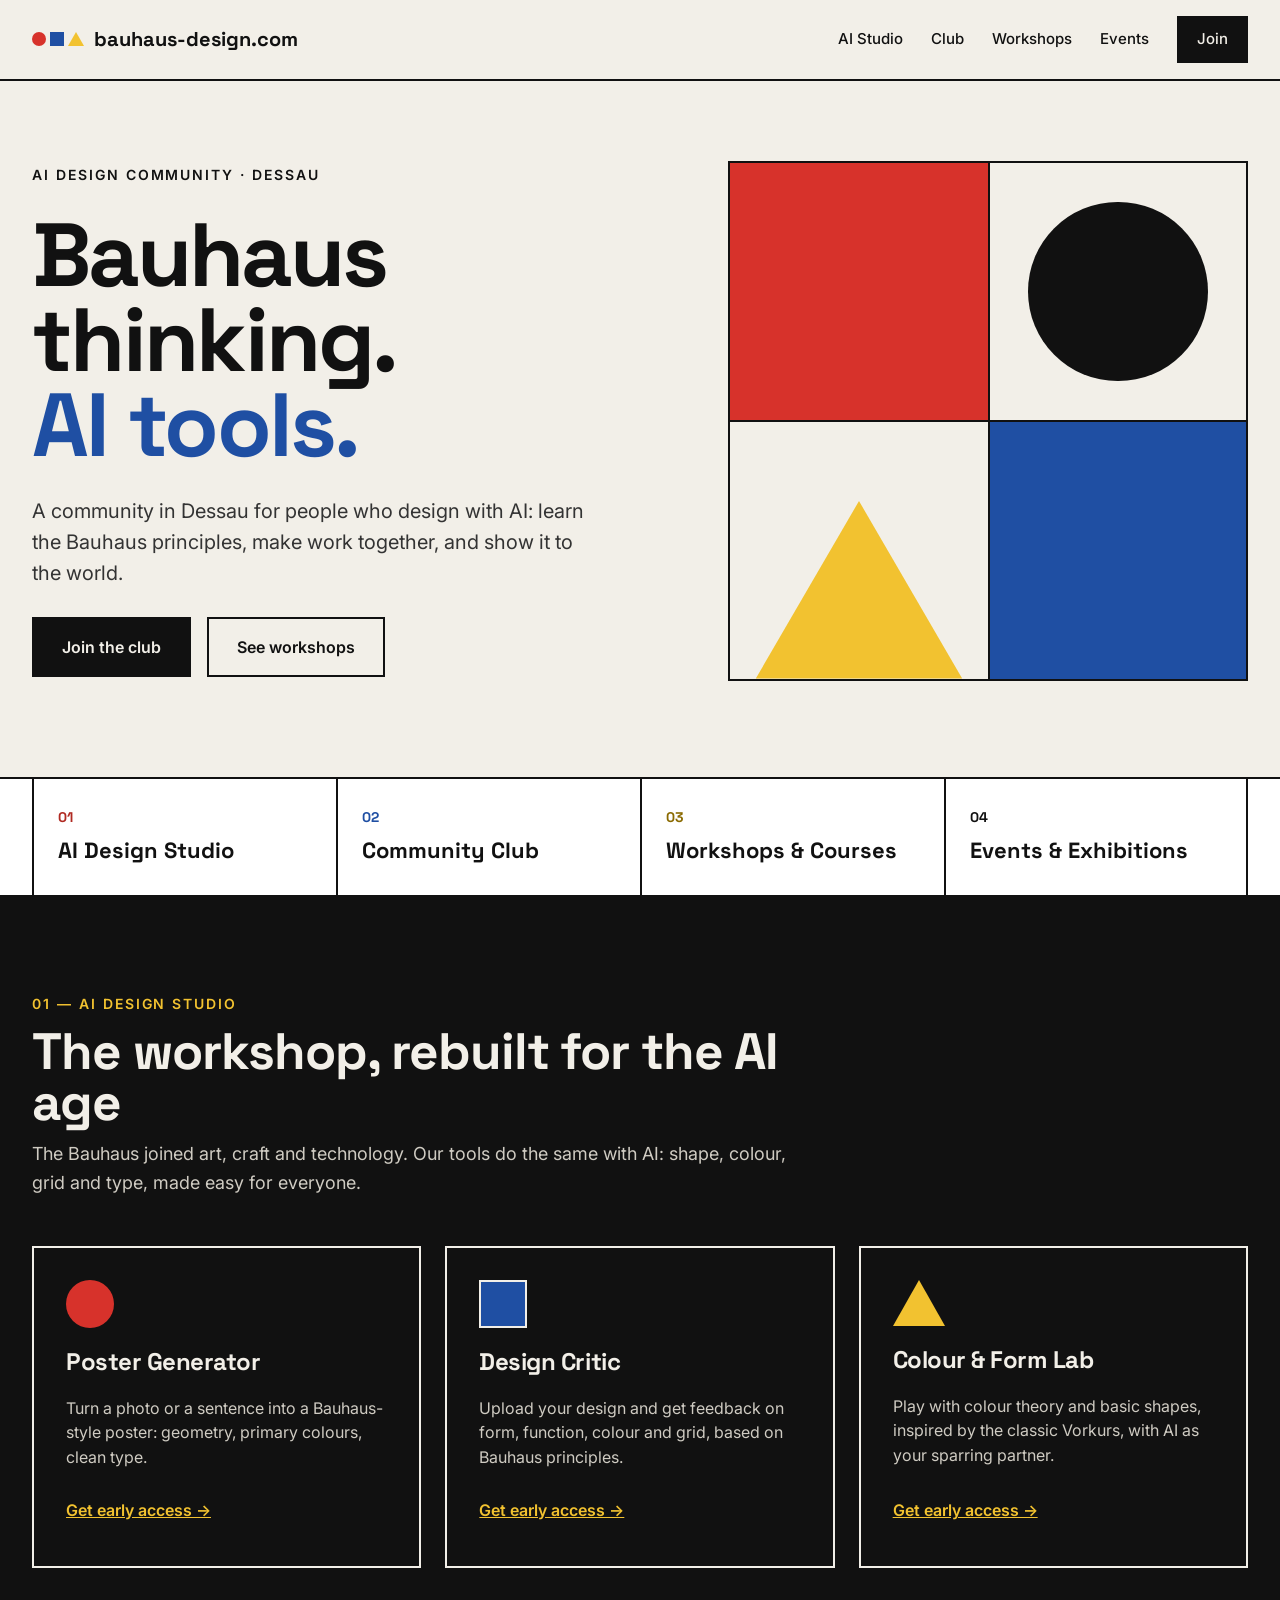
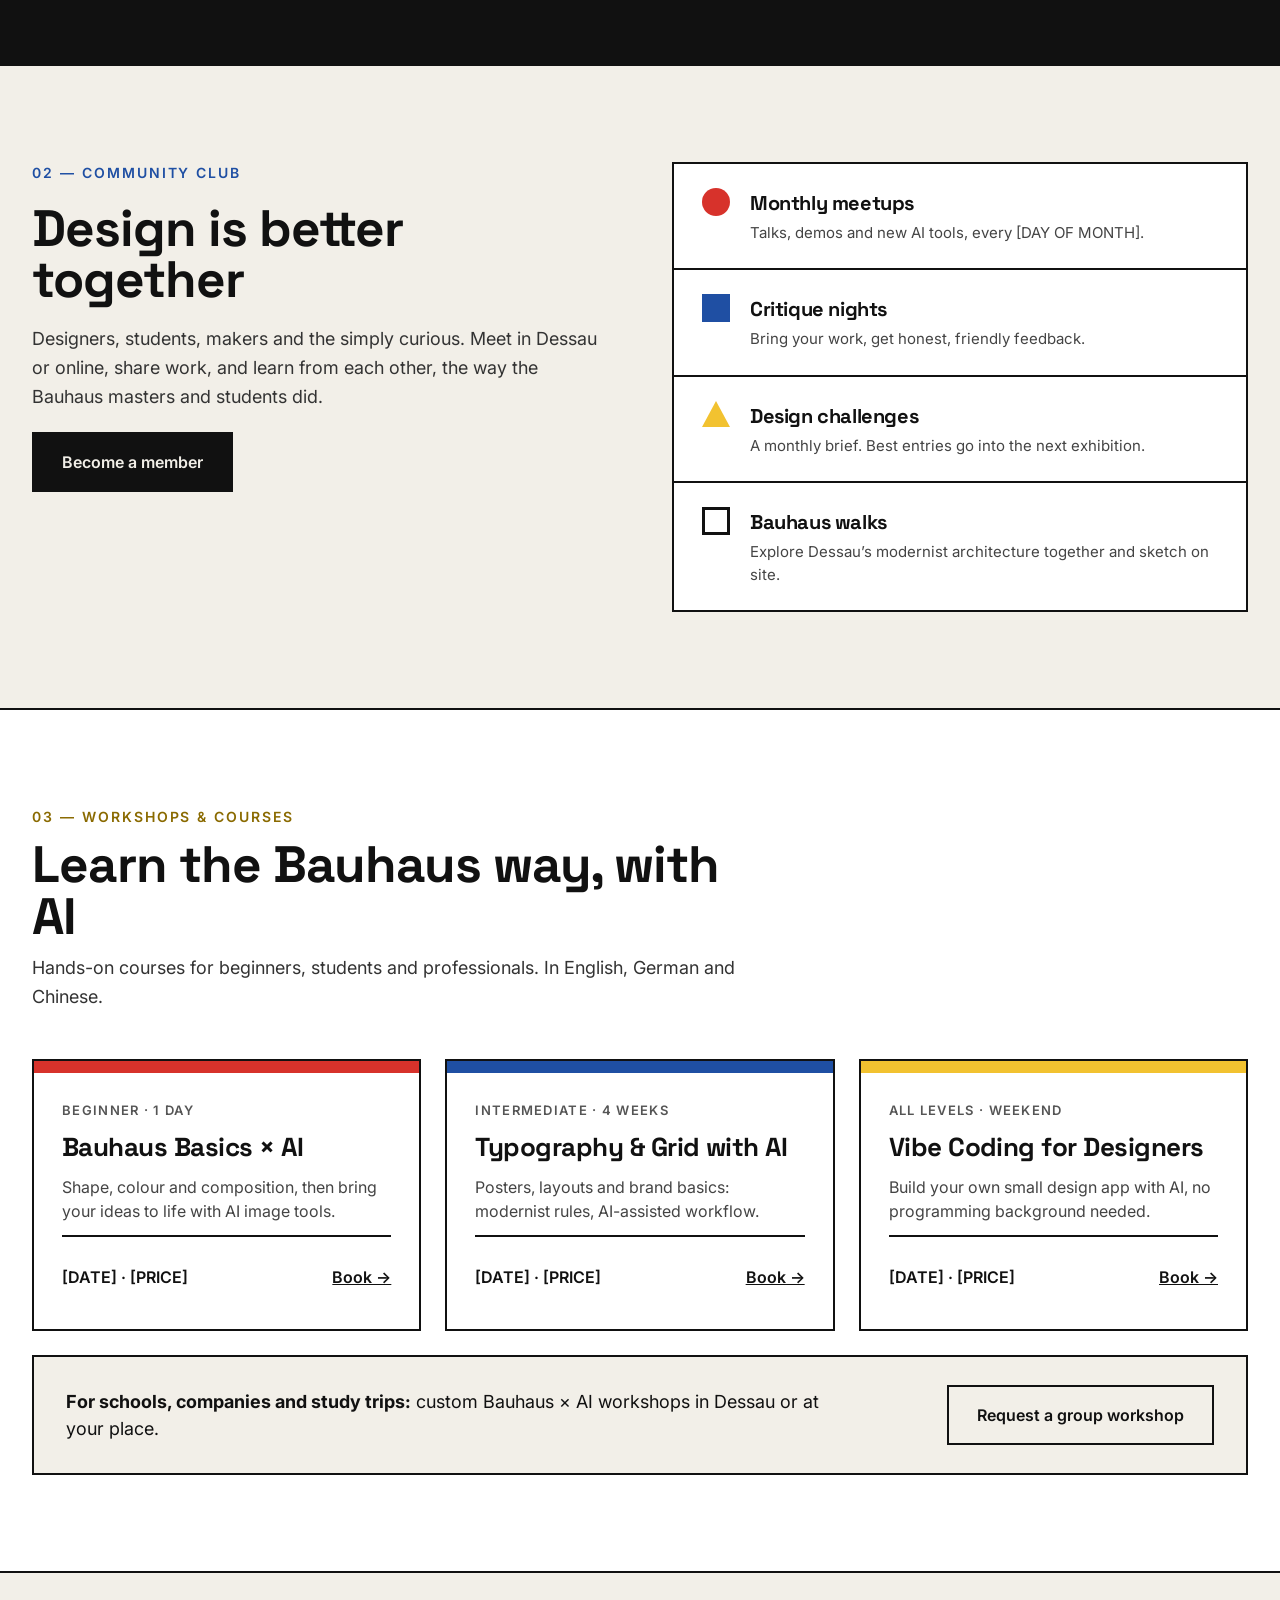
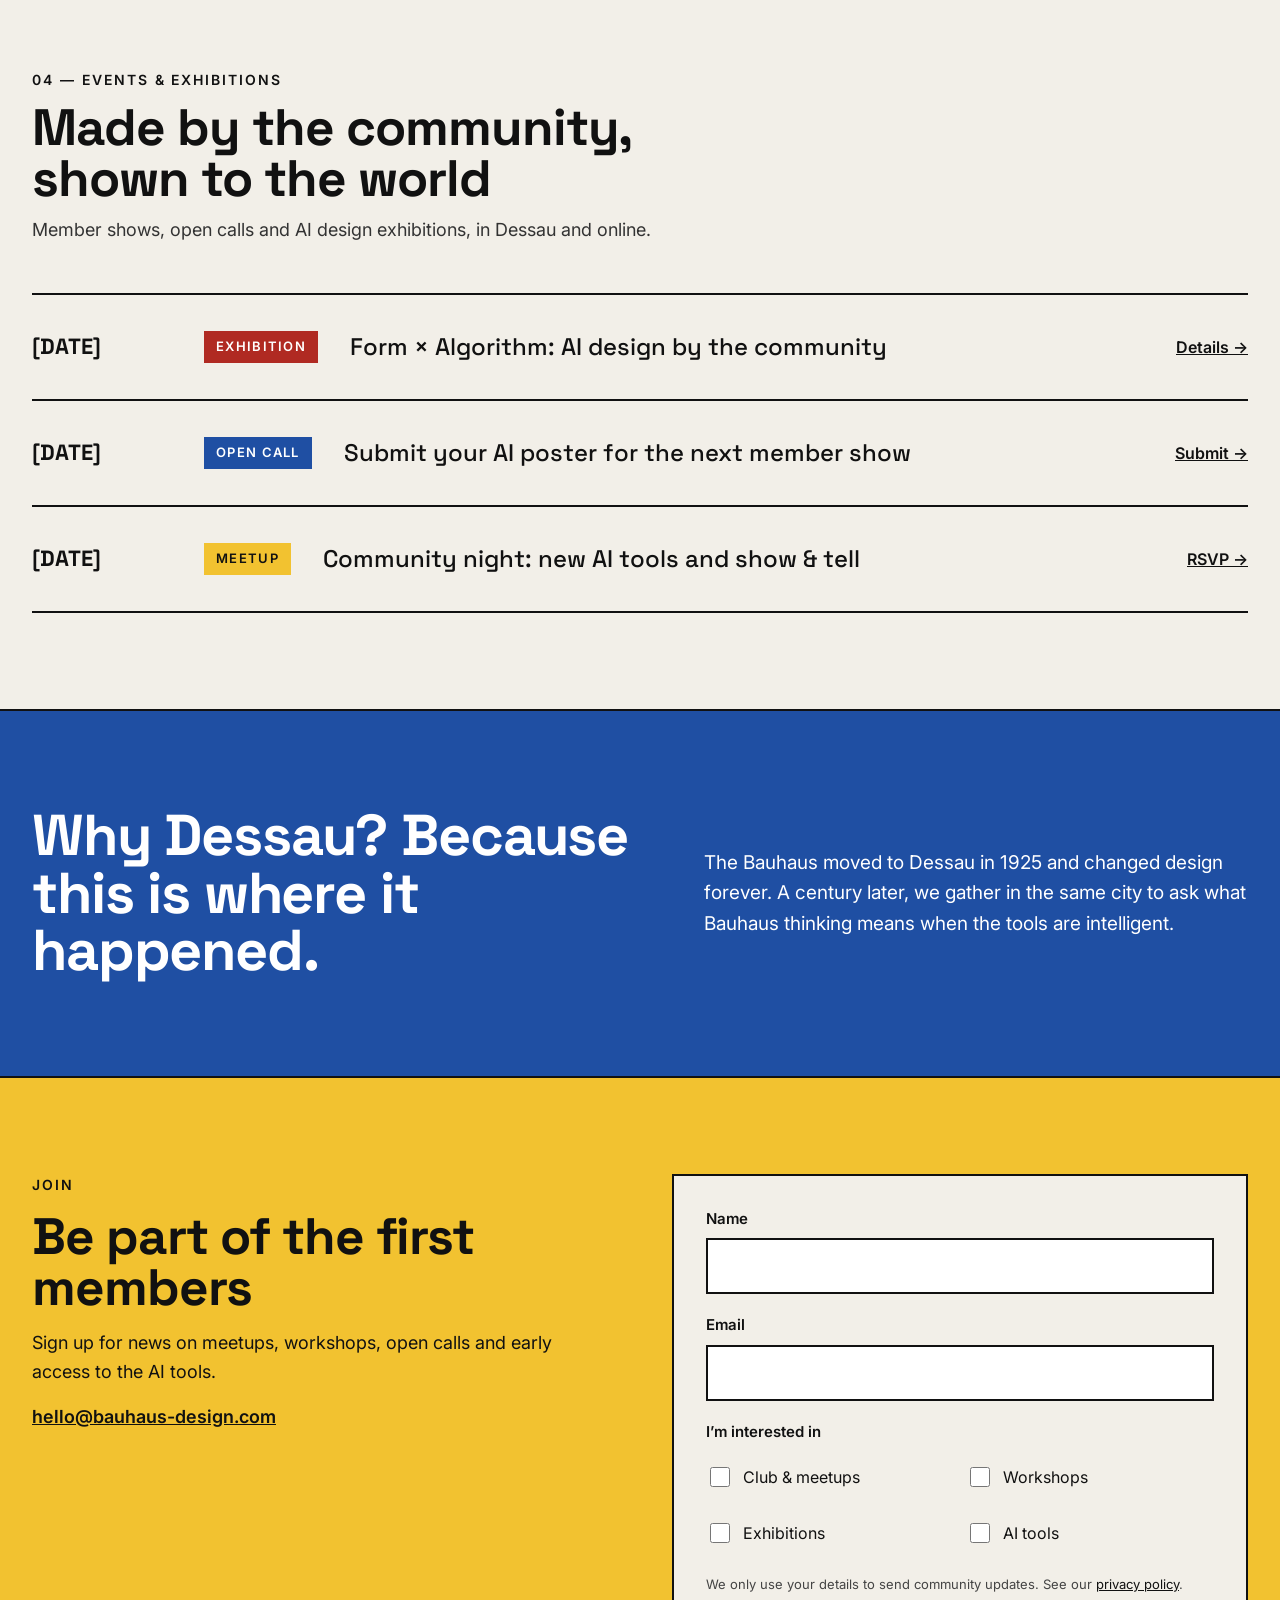
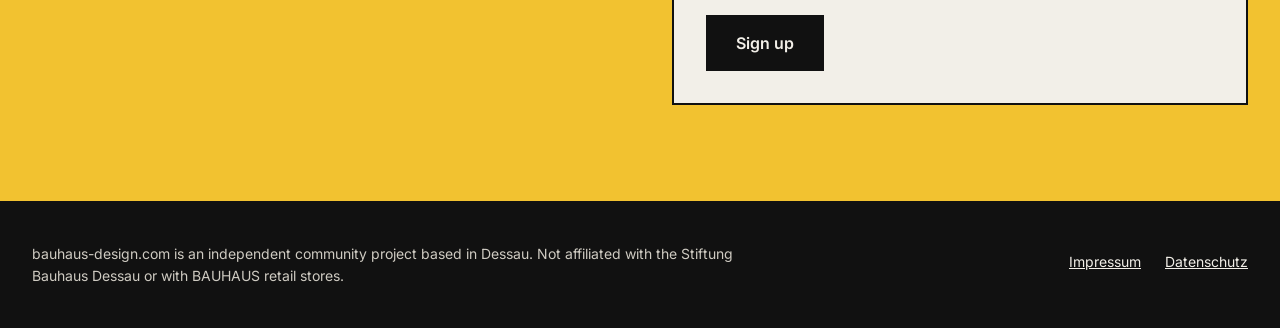
==== index.html @ 2b91959d "Add files via upload" ====
<!doctype html>
<html lang="en">
<head>
<meta charset="utf-8">
<meta name="viewport" content="width=device-width, initial-scale=1">
<title>bauhaus-design.com – AI Design Community in Dessau</title>
<meta name="description" content="Bauhaus thinking. AI tools. An AI design community in Dessau: club, workshops, events and exhibitions.">
<meta property="og:title" content="bauhaus-design.com – Bauhaus thinking. AI tools.">
<meta property="og:description" content="An AI design community in Dessau, the city where the Bauhaus moved in 1925.">
<meta property="og:url" content="https://bauhaus-design.com/">
<meta property="og:type" content="website">
<link rel="icon" href="data:image/svg+xml,%3Csvg xmlns='http://www.w3.org/2000/svg' viewBox='0 0 32 32'%3E%3Crect width='32' height='32' fill='%23F2EFE8'/%3E%3Ccircle cx='9' cy='16' r='6' fill='%23D7322B'/%3E%3Crect x='17' y='10' width='12' height='12' fill='%231F4FA3'/%3E%3C/svg%3E">
<link rel="preconnect" href="https://fonts.googleapis.com">
<link rel="preconnect" href="https://fonts.gstatic.com" crossorigin>
<link href="https://fonts.googleapis.com/css2?family=Space+Grotesk:wght@400;500;700&family=Inter:wght@400;500;600&display=swap" rel="stylesheet">
<style>
:root{
  --ink:#111111; --paper:#F2EFE8; --white:#FFFFFF;
  --red:#D7322B; --red-text:#B02A22; --blue:#1F4FA3; --yellow:#F2C230; --ochre:#8A6A00;
  --muted:#444444; --muted-dark:#CFCBC2;
  --line:2px solid var(--ink);
  --display:'Space Grotesk', system-ui, sans-serif;
  --body:'Inter', system-ui, sans-serif;
}
*{box-sizing:border-box}
html{scroll-behavior:smooth}
body{margin:0;background:var(--paper);color:var(--ink);font-family:var(--body);line-height:1.5}
a{color:var(--ink)} a:hover{color:var(--blue)}
img{max-width:100%}
h1,h2,h3{font-family:var(--display);margin:0;letter-spacing:-0.02em}
p{margin:0}
.wrap{max-width:1280px;margin:0 auto;padding:0 32px}
.section{border-top:var(--line)}
.section .wrap{padding-top:96px;padding-bottom:96px}
.eyebrow{font-size:14px;font-weight:600;letter-spacing:.14em;text-transform:uppercase}
.h2{font-size:clamp(36px,4vw,56px);line-height:1}
.lead{font-size:18px;line-height:1.6;color:#333}
.stack{display:flex;flex-direction:column;gap:12px}
.btn{display:inline-block;text-decoration:none;font-weight:600;font-size:16px;padding:16px 28px;background:var(--ink);color:var(--paper);border:2px solid var(--ink);cursor:pointer;font-family:inherit}
.btn:hover{background:var(--blue);border-color:var(--blue);color:var(--white)}
.btn-outline{background:transparent;color:var(--ink)}
.btn-outline:hover{background:var(--ink);color:var(--paper);border-color:var(--ink)}
.skip{position:absolute;left:-9999px}
.skip:focus{left:16px;top:16px;background:var(--ink);color:var(--paper);padding:12px 16px;z-index:10}
:focus-visible{outline:3px solid var(--blue);outline-offset:3px}

/* nav */
header{border-bottom:var(--line);background:var(--paper);position:sticky;top:0;z-index:5}
.nav{display:flex;flex-wrap:wrap;align-items:center;justify-content:space-between;gap:16px;padding-top:16px;padding-bottom:16px}
.logo{display:flex;align-items:center;gap:10px;text-decoration:none;font-family:var(--display);font-weight:700;font-size:20px}
.marks{display:flex;gap:4px;align-items:center}
.m-circle{width:14px;height:14px;border-radius:50%;background:var(--red)}
.m-square{width:14px;height:14px;background:var(--blue)}
.m-tri{width:0;height:0;border-left:8px solid transparent;border-right:8px solid transparent;border-bottom:14px solid var(--yellow)}
.menu{display:flex;flex-wrap:wrap;gap:28px;font-size:15px;font-weight:500;align-items:center}
.menu a{text-decoration:none;padding:12px 0}
.menu .join{padding:12px 20px;background:var(--ink);color:var(--paper)}
.menu .join:hover{background:var(--blue);color:var(--white)}

/* hero */
.hero{display:flex;flex-wrap:wrap;gap:64px;align-items:center;padding-top:80px;padding-bottom:96px}
.hero-text{flex:1 1 520px;min-width:0;display:flex;flex-direction:column;gap:28px}
.hero h1{font-weight:700;font-size:clamp(48px,7vw,96px);line-height:.95;letter-spacing:-.03em}
.hero h1 span{color:var(--blue)}
.hero-sub{font-size:20px;line-height:1.55;max-width:560px;color:#333}
.actions{display:flex;flex-wrap:wrap;gap:16px}
.compo{flex:1 1 420px;min-width:0;max-width:520px;aspect-ratio:1/1;display:grid;grid-template-columns:1fr 1fr;border:var(--line)}
.compo div{display:flex;align-items:center;justify-content:center}
.c1{background:var(--red)}
.c2{border-left:var(--line)}
.c2 i{width:70%;aspect-ratio:1/1;border-radius:50%;background:var(--ink);display:block}
.c3{border-top:var(--line);align-items:flex-end!important}
.c3 i{width:80%;aspect-ratio:1/.86;background:var(--yellow);clip-path:polygon(50% 0,100% 100%,0 100%);display:block}
.c4{background:var(--blue);border-top:var(--line);border-left:var(--line)}

/* pillars */
.pillars{border-top:var(--line);border-bottom:var(--line);background:var(--white)}
.pillars .wrap{display:grid;grid-template-columns:repeat(auto-fit,minmax(220px,1fr))}
.pillars a{text-decoration:none;padding:28px 24px;display:flex;flex-direction:column;gap:6px;border-left:var(--line);font-family:var(--display)}
.pillars a:last-child{border-right:var(--line)}
.pillars small{font-size:14px;font-weight:700}
.pillars strong{font-size:22px}

/* cards */
.grid3{display:grid;grid-template-columns:repeat(auto-fit,minmax(270px,1fr));gap:24px}
.dark{background:var(--ink);color:var(--paper)}
.dark .lead{color:var(--muted-dark)}
.tool{border:2px solid var(--paper);padding:32px;display:flex;flex-direction:column;gap:16px}
.tool h3{font-size:24px}
.tool p{font-size:16px;line-height:1.55;color:var(--muted-dark)}
.tool a{margin-top:auto;color:var(--yellow);font-weight:600;padding:12px 0}
.shape-c{width:48px;height:48px;border-radius:50%;background:var(--red)}
.shape-s{width:48px;height:48px;background:var(--blue);border:2px solid var(--paper)}
.shape-t{width:0;height:0;border-left:26px solid transparent;border-right:26px solid transparent;border-bottom:46px solid var(--yellow)}

/* club */
.split{display:flex;flex-wrap:wrap;gap:64px;align-items:flex-start}
.split > *{flex:1 1 440px;min-width:0}
.list{border:var(--line);background:var(--white)}
.list-item{padding:24px 28px;display:flex;gap:20px;align-items:flex-start;border-bottom:var(--line)}
.list-item:last-child{border-bottom:none}
.list-item h3{font-size:20px}
.list-item p{font-size:15px;color:var(--muted);margin-top:4px}
.i-c{flex:0 0 auto;width:28px;height:28px;border-radius:50%;background:var(--red)}
.i-s{flex:0 0 auto;width:28px;height:28px;background:var(--blue)}
.i-t{flex:0 0 auto;width:0;height:0;border-left:14px solid transparent;border-right:14px solid transparent;border-bottom:26px solid var(--yellow)}
.i-o{flex:0 0 auto;width:28px;height:28px;border:3px solid var(--ink)}

/* courses */
.white{background:var(--white)}
.course{border:var(--line);display:flex;flex-direction:column}
.course .bar{height:12px}
.course .body{padding:28px;display:flex;flex-direction:column;gap:12px;flex:1 1 auto}
.course .meta{font-size:13px;font-weight:600;letter-spacing:.1em;text-transform:uppercase;color:#555}
.course h3{font-size:26px;line-height:1.15}
.course p{font-size:16px;color:var(--muted)}
.course .foot{margin-top:auto;padding-top:16px;border-top:var(--line);display:flex;justify-content:space-between;align-items:center;gap:12px;font-weight:600}
.course .foot a{padding:12px 0}
.group{margin-top:24px;border:var(--line);background:var(--paper);padding:28px 32px;display:flex;flex-wrap:wrap;justify-content:space-between;align-items:center;gap:20px}
.group p{font-size:18px;max-width:760px}

/* events */
.events{border-top:var(--line);margin-top:48px}
.event{display:flex;flex-wrap:wrap;align-items:center;gap:16px 32px;padding:28px 0;border-bottom:var(--line)}
.event .date{flex:0 0 140px;font-family:var(--display);font-size:22px;font-weight:700}
.tag{font-size:13px;font-weight:600;letter-spacing:.1em;text-transform:uppercase;padding:6px 12px}
.event .title{flex:1 1 320px;min-width:0;font-family:var(--display);font-size:24px;font-weight:500}
.event a{font-weight:600;padding:12px 0}

/* dessau */
.blue{background:var(--blue);color:var(--white)}
.blue .wrap{display:flex;flex-wrap:wrap;gap:48px;align-items:center}
.blue h2{flex:1 1 480px;min-width:0;font-size:clamp(36px,4.5vw,64px);line-height:1}
.blue p{flex:1 1 400px;min-width:0;font-size:19px;line-height:1.6}

/* join */
.yellow{background:var(--yellow)}
.form{background:var(--paper);border:var(--line);padding:32px;display:flex;flex-direction:column;gap:20px}
.field{display:flex;flex-direction:column;gap:8px}
.field label,legend{font-weight:600;font-size:15px}
.field input{border:var(--line);background:var(--white);padding:14px;font:inherit;font-size:16px}
fieldset{border:none;margin:0;padding:0}
legend{padding:0;margin-bottom:12px}
.checks{display:grid;grid-template-columns:1fr 1fr;gap:12px}
.checks label{display:flex;align-items:center;gap:10px;font-size:16px;min-height:44px}
.checks input{width:20px;height:20px;accent-color:var(--ink)}
.form .btn{align-self:flex-start}
.small{font-size:13px;color:var(--muted)}

/* footer */
footer{border-top:var(--line);background:var(--ink);color:var(--muted-dark)}
footer .wrap{padding-top:40px;padding-bottom:40px;display:flex;flex-wrap:wrap;justify-content:space-between;gap:24px;font-size:14px;line-height:1.6}
footer a{color:var(--paper);padding:8px 0}
footer nav{display:flex;gap:24px}

@media (max-width:640px){
  .wrap{padding:0 20px}
  .section .wrap{padding-top:64px;padding-bottom:64px}
  .menu{gap:16px;font-size:14px}
  .hero{padding-top:48px;padding-bottom:64px;gap:40px}
  .pillars a{border-left:none;border-bottom:var(--line)}
  .pillars a:last-child{border-right:none;border-bottom:none}
  .checks{grid-template-columns:1fr}
  .event .date{flex-basis:auto}
}
</style>
</head>
<body>
<a class="skip" href="#main">Skip to content</a>

<header>
  <nav class="wrap nav" aria-label="Main">
    <a class="logo" href="#top">
      <span class="marks" aria-hidden="true"><span class="m-circle"></span><span class="m-square"></span><span class="m-tri"></span></span>
      bauhaus-design.com
    </a>
    <div class="menu">
      <a href="#studio">AI Studio</a>
      <a href="#club">Club</a>
      <a href="#workshops">Workshops</a>
      <a href="#events">Events</a>
      <a class="join" href="#join">Join</a>
    </div>
  </nav>
</header>

<main id="main">

<section id="top" class="wrap hero">
  <div class="hero-text">
    <p class="eyebrow">AI Design Community · Dessau</p>
    <h1>Bauhaus<br>thinking.<br><span>AI tools.</span></h1>
    <p class="hero-sub">A community in Dessau for people who design with AI: learn the Bauhaus principles, make work together, and show it to the world.</p>
    <div class="actions">
      <a class="btn" href="#join">Join the club</a>
      <a class="btn btn-outline" href="#workshops">See workshops</a>
    </div>
  </div>
  <div class="compo" aria-hidden="true">
    <div class="c1"></div>
    <div class="c2"><i></i></div>
    <div class="c3"><i></i></div>
    <div class="c4"></div>
  </div>
</section>

<section class="pillars" aria-label="What we do">
  <div class="wrap">
    <a href="#studio"><small style="color:var(--red-text)">01</small><strong>AI Design Studio</strong></a>
    <a href="#club"><small style="color:var(--blue)">02</small><strong>Community Club</strong></a>
    <a href="#workshops"><small style="color:var(--ochre)">03</small><strong>Workshops &amp; Courses</strong></a>
    <a href="#events"><small>04</small><strong>Events &amp; Exhibitions</strong></a>
  </div>
</section>

<section id="studio" class="dark">
  <div class="wrap" style="padding-top:96px;padding-bottom:96px">
    <div class="stack" style="max-width:760px;margin-bottom:48px">
      <p class="eyebrow" style="color:var(--yellow)">01 — AI Design Studio</p>
      <h2 class="h2">The workshop, rebuilt for the AI age</h2>
      <p class="lead">The Bauhaus joined art, craft and technology. Our tools do the same with AI: shape, colour, grid and type, made easy for everyone.</p>
    </div>
    <div class="grid3">
      <article class="tool">
        <div class="shape-c" aria-hidden="true"></div>
        <h3>Poster Generator</h3>
        <p>Turn a photo or a sentence into a Bauhaus-style poster: geometry, primary colours, clean type.</p>
        <a href="#join">Get early access →</a>
      </article>
      <article class="tool">
        <div class="shape-s" aria-hidden="true"></div>
        <h3>Design Critic</h3>
        <p>Upload your design and get feedback on form, function, colour and grid, based on Bauhaus principles.</p>
        <a href="#join">Get early access →</a>
      </article>
      <article class="tool">
        <div class="shape-t" aria-hidden="true"></div>
        <h3>Colour &amp; Form Lab</h3>
        <p>Play with colour theory and basic shapes, inspired by the classic Vorkurs, with AI as your sparring partner.</p>
        <a href="#join">Get early access →</a>
      </article>
    </div>
  </div>
</section>

<section id="club" class="section">
  <div class="wrap split">
    <div class="stack" style="gap:20px">
      <p class="eyebrow" style="color:var(--blue)">02 — Community Club</p>
      <h2 class="h2">Design is better together</h2>
      <p class="lead">Designers, students, makers and the simply curious. Meet in Dessau or online, share work, and learn from each other, the way the Bauhaus masters and students did.</p>
      <p><a class="btn" href="#join">Become a member</a></p>
    </div>
    <div class="list">
      <div class="list-item"><span class="i-c" aria-hidden="true"></span><div><h3>Monthly meetups</h3><p>Talks, demos and new AI tools, every [DAY OF MONTH].</p></div></div>
      <div class="list-item"><span class="i-s" aria-hidden="true"></span><div><h3>Critique nights</h3><p>Bring your work, get honest, friendly feedback.</p></div></div>
      <div class="list-item"><span class="i-t" aria-hidden="true"></span><div><h3>Design challenges</h3><p>A monthly brief. Best entries go into the next exhibition.</p></div></div>
      <div class="list-item"><span class="i-o" aria-hidden="true"></span><div><h3>Bauhaus walks</h3><p>Explore Dessau’s modernist architecture together and sketch on site.</p></div></div>
    </div>
  </div>
</section>

<section id="workshops" class="section white">
  <div class="wrap">
    <div class="stack" style="max-width:720px;margin-bottom:48px">
      <p class="eyebrow" style="color:var(--ochre)">03 — Workshops &amp; Courses</p>
      <h2 class="h2">Learn the Bauhaus way, with AI</h2>
      <p class="lead">Hands-on courses for beginners, students and professionals. In English, German and Chinese.</p>
    </div>
    <div class="grid3">
      <article class="course">
        <div class="bar" style="background:var(--red)" aria-hidden="true"></div>
        <div class="body">
          <p class="meta">Beginner · 1 day</p>
          <h3>Bauhaus Basics × AI</h3>
          <p>Shape, colour and composition, then bring your ideas to life with AI image tools.</p>
          <div class="foot"><span>[DATE] · [PRICE]</span><a href="#join">Book →</a></div>
        </div>
      </article>
      <article class="course">
        <div class="bar" style="background:var(--blue)" aria-hidden="true"></div>
        <div class="body">
          <p class="meta">Intermediate · 4 weeks</p>
          <h3>Typography &amp; Grid with AI</h3>
          <p>Posters, layouts and brand basics: modernist rules, AI-assisted workflow.</p>
          <div class="foot"><span>[DATE] · [PRICE]</span><a href="#join">Book →</a></div>
        </div>
      </article>
      <article class="course">
        <div class="bar" style="background:var(--yellow)" aria-hidden="true"></div>
        <div class="body">
          <p class="meta">All levels · Weekend</p>
          <h3>Vibe Coding for Designers</h3>
          <p>Build your own small design app with AI, no programming background needed.</p>
          <div class="foot"><span>[DATE] · [PRICE]</span><a href="#join">Book →</a></div>
        </div>
      </article>
    </div>
    <div class="group">
      <p><strong>For schools, companies and study trips:</strong> custom Bauhaus × AI workshops in Dessau or at your place.</p>
      <a class="btn btn-outline" href="#join">Request a group workshop</a>
    </div>
  </div>
</section>

<section id="events" class="section">
  <div class="wrap">
    <div class="stack" style="max-width:760px">
      <p class="eyebrow">04 — Events &amp; Exhibitions</p>
      <h2 class="h2">Made by the community, shown to the world</h2>
      <p class="lead">Member shows, open calls and AI design exhibitions, in Dessau and online.</p>
    </div>
    <div class="events">
      <div class="event">
        <span class="date">[DATE]</span>
        <span class="tag" style="background:var(--red-text);color:var(--white)">Exhibition</span>
        <span class="title">Form × Algorithm: AI design by the community</span>
        <a href="#join">Details →</a>
      </div>
      <div class="event">
        <span class="date">[DATE]</span>
        <span class="tag" style="background:var(--blue);color:var(--white)">Open call</span>
        <span class="title">Submit your AI poster for the next member show</span>
        <a href="#join">Submit →</a>
      </div>
      <div class="event">
        <span class="date">[DATE]</span>
        <span class="tag" style="background:var(--yellow)">Meetup</span>
        <span class="title">Community night: new AI tools and show &amp; tell</span>
        <a href="#join">RSVP →</a>
      </div>
    </div>
  </div>
</section>

<section class="section blue" aria-label="Why Dessau">
  <div class="wrap">
    <h2>Why Dessau? Because this is where it happened.</h2>
    <p>The Bauhaus moved to Dessau in 1925 and changed design forever. A century later, we gather in the same city to ask what Bauhaus thinking means when the tools are intelligent.</p>
  </div>
</section>

<section id="join" class="section yellow">
  <div class="wrap split">
    <div class="stack" style="gap:16px">
      <p class="eyebrow">Join</p>
      <h2 class="h2">Be part of the first members</h2>
      <p class="lead" style="color:var(--ink)">Sign up for news on meetups, workshops, open calls and early access to the AI tools.</p>
      <p style="font-size:18px;font-weight:600"><a href="mailto:hello@bauhaus-design.com">hello@bauhaus-design.com</a></p>
    </div>
    <!-- Replace YOUR_FORM_ID with your Formspree form ID (https://formspree.io), or another form service -->
    <form class="form" action="https://formspree.io/f/YOUR_FORM_ID" method="POST">
      <div class="field">
        <label for="j-name">Name</label>
        <input id="j-name" name="name" type="text" autocomplete="name" required>
      </div>
      <div class="field">
        <label for="j-email">Email</label>
        <input id="j-email" name="email" type="email" autocomplete="email" required>
      </div>
      <fieldset>
        <legend>I’m interested in</legend>
        <div class="checks">
          <label><input type="checkbox" name="interest" value="club"> Club &amp; meetups</label>
          <label><input type="checkbox" name="interest" value="workshops"> Workshops</label>
          <label><input type="checkbox" name="interest" value="exhibitions"> Exhibitions</label>
          <label><input type="checkbox" name="interest" value="ai-tools"> AI tools</label>
        </div>
      </fieldset>
      <p class="small">We only use your details to send community updates. See our <a href="datenschutz.html">privacy policy</a>.</p>
      <button class="btn" type="submit">Sign up</button>
    </form>
  </div>
</section>

</main>

<footer>
  <div class="wrap">
    <p style="max-width:720px">bauhaus-design.com is an independent community project based in Dessau. Not affiliated with the Stiftung Bauhaus Dessau or with BAUHAUS retail stores.</p>
    <nav aria-label="Legal">
      <a id="imprint" href="impressum.html">Impressum</a>
      <a id="privacy" href="datenschutz.html">Datenschutz</a>
    </nav>
  </div>
</footer>

</body>
</html>
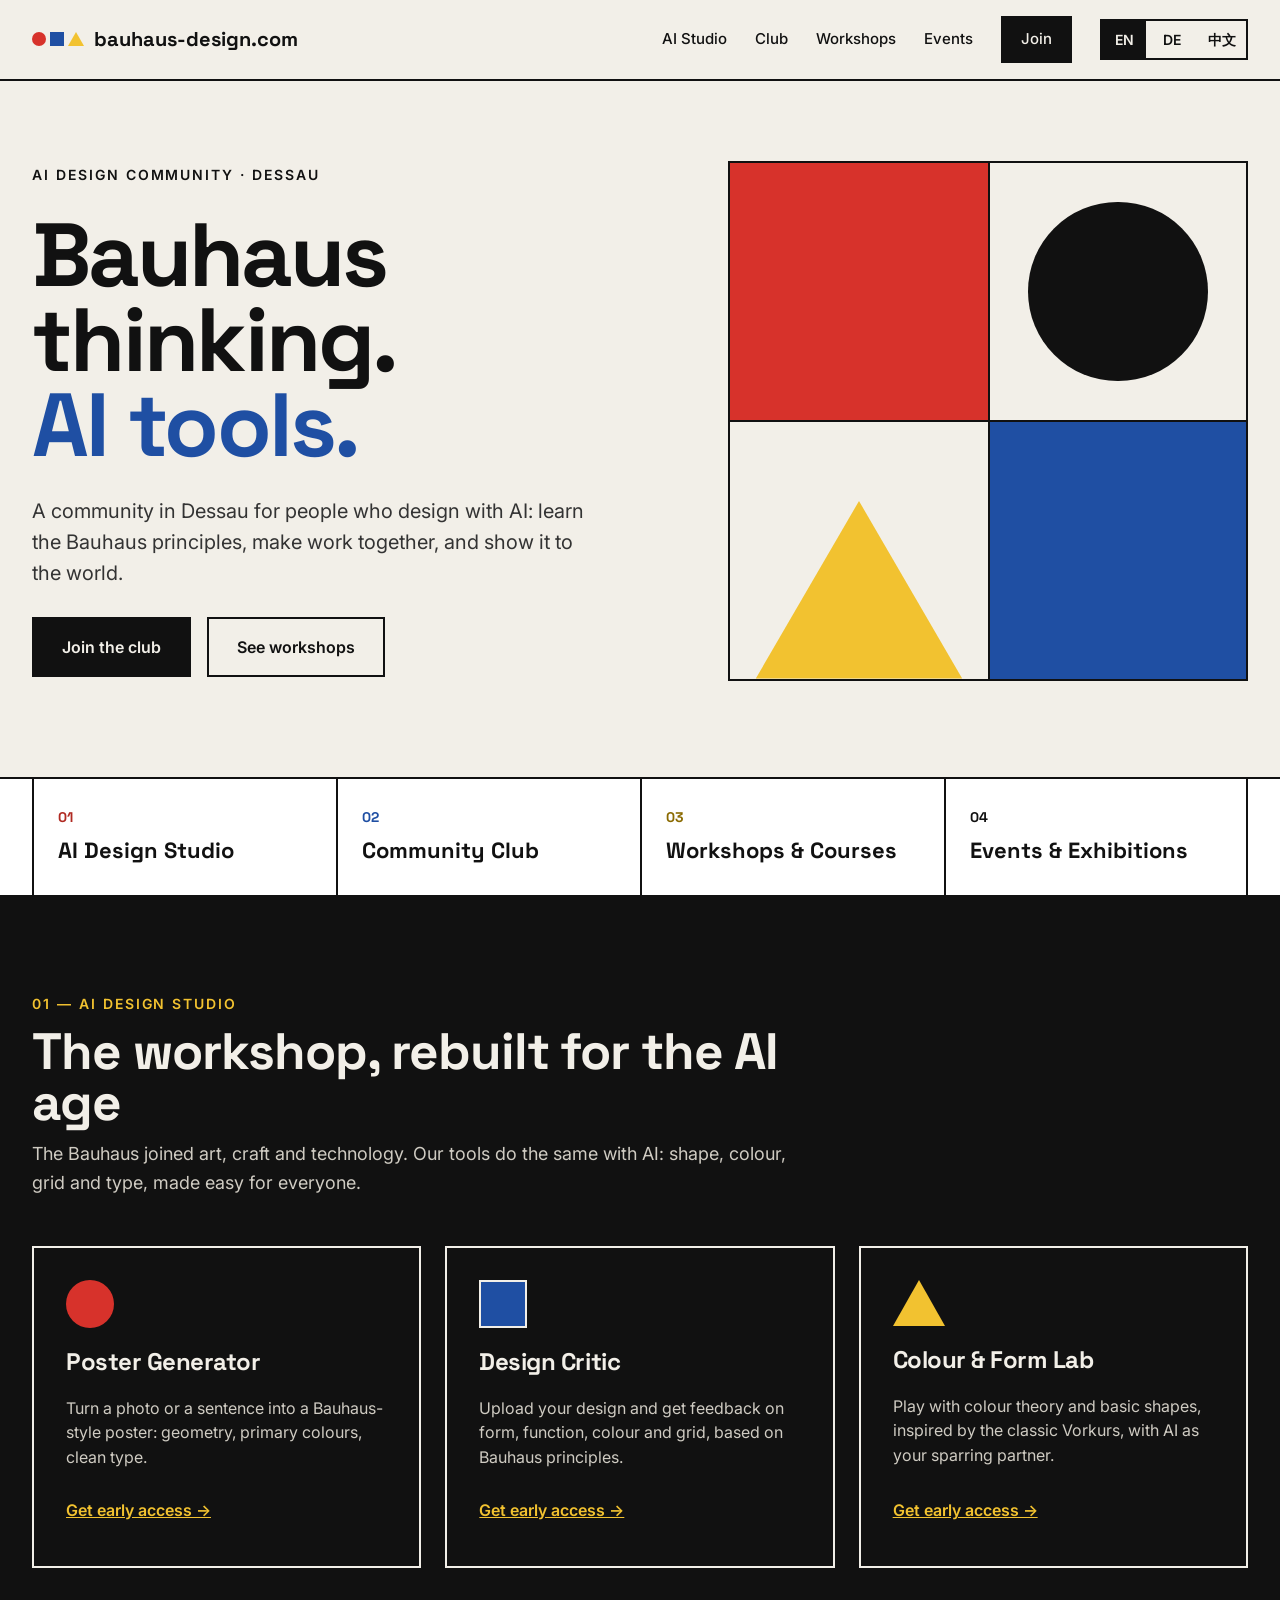
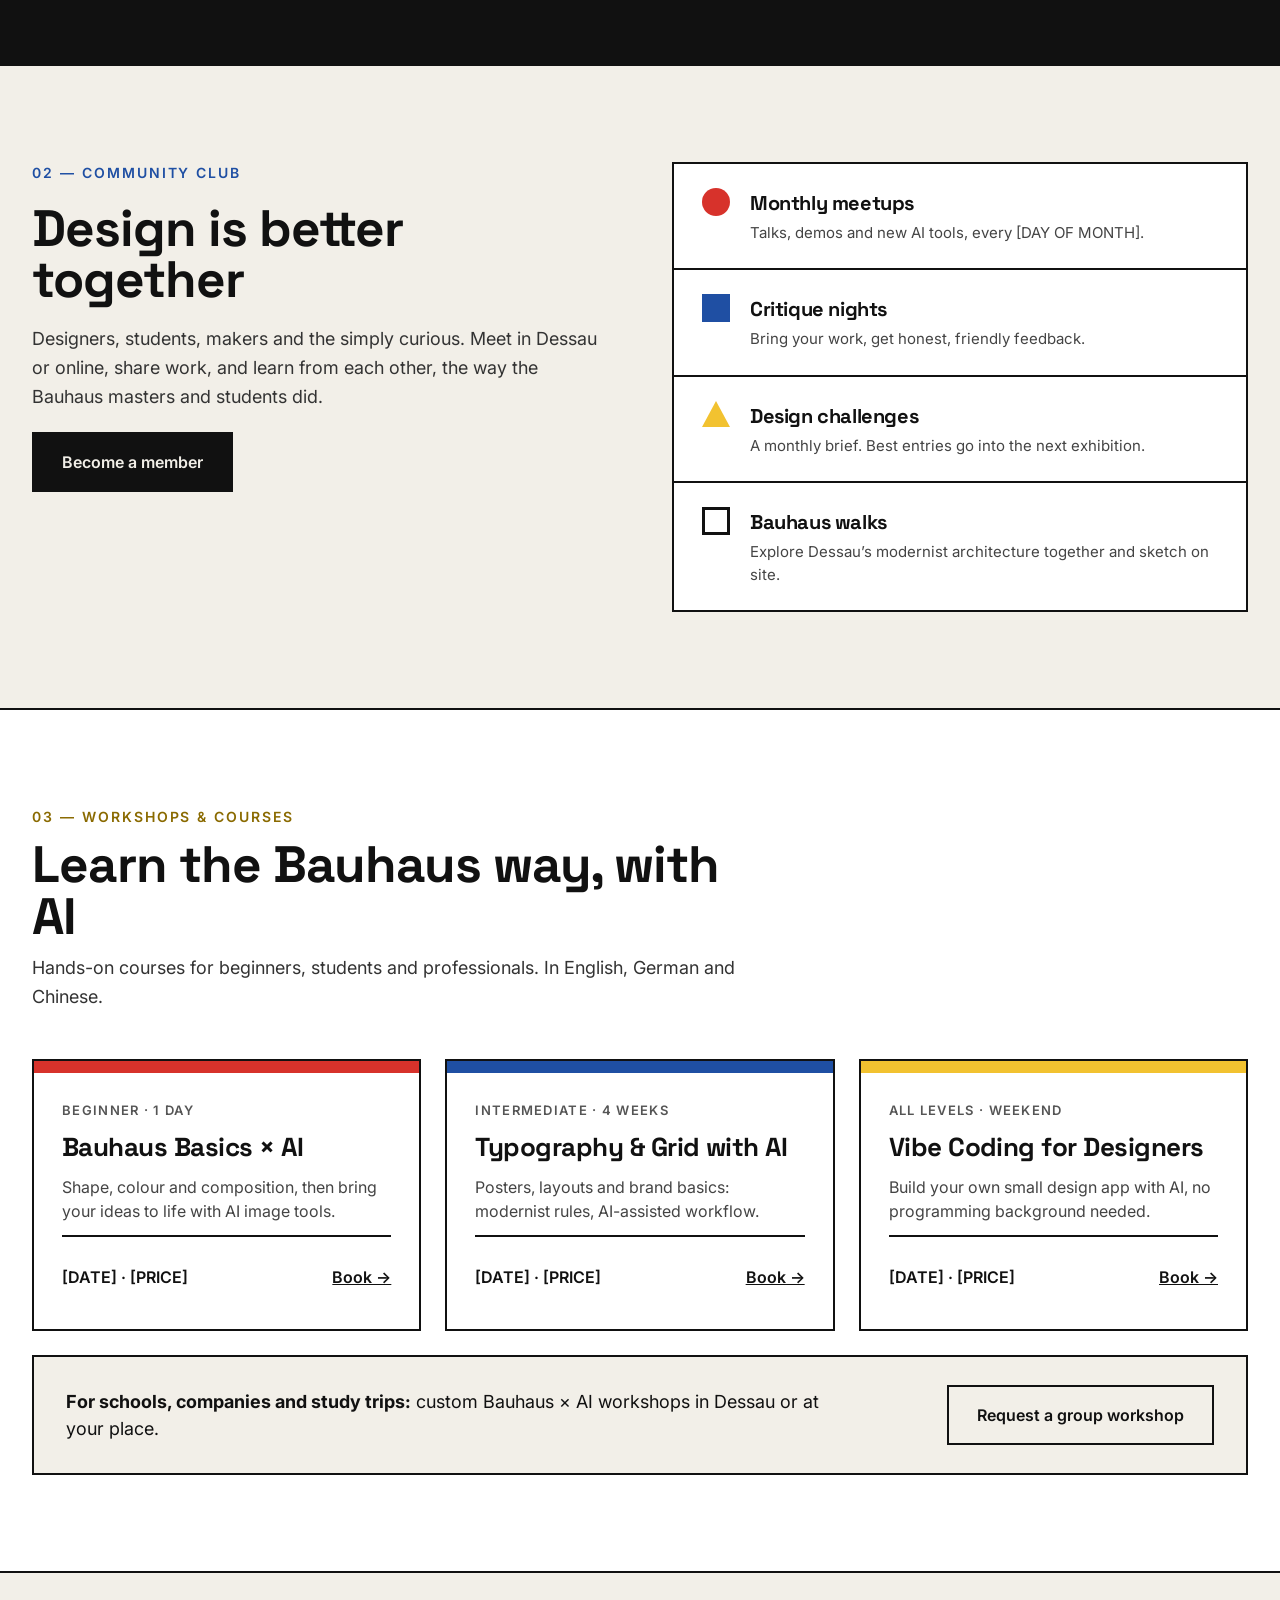
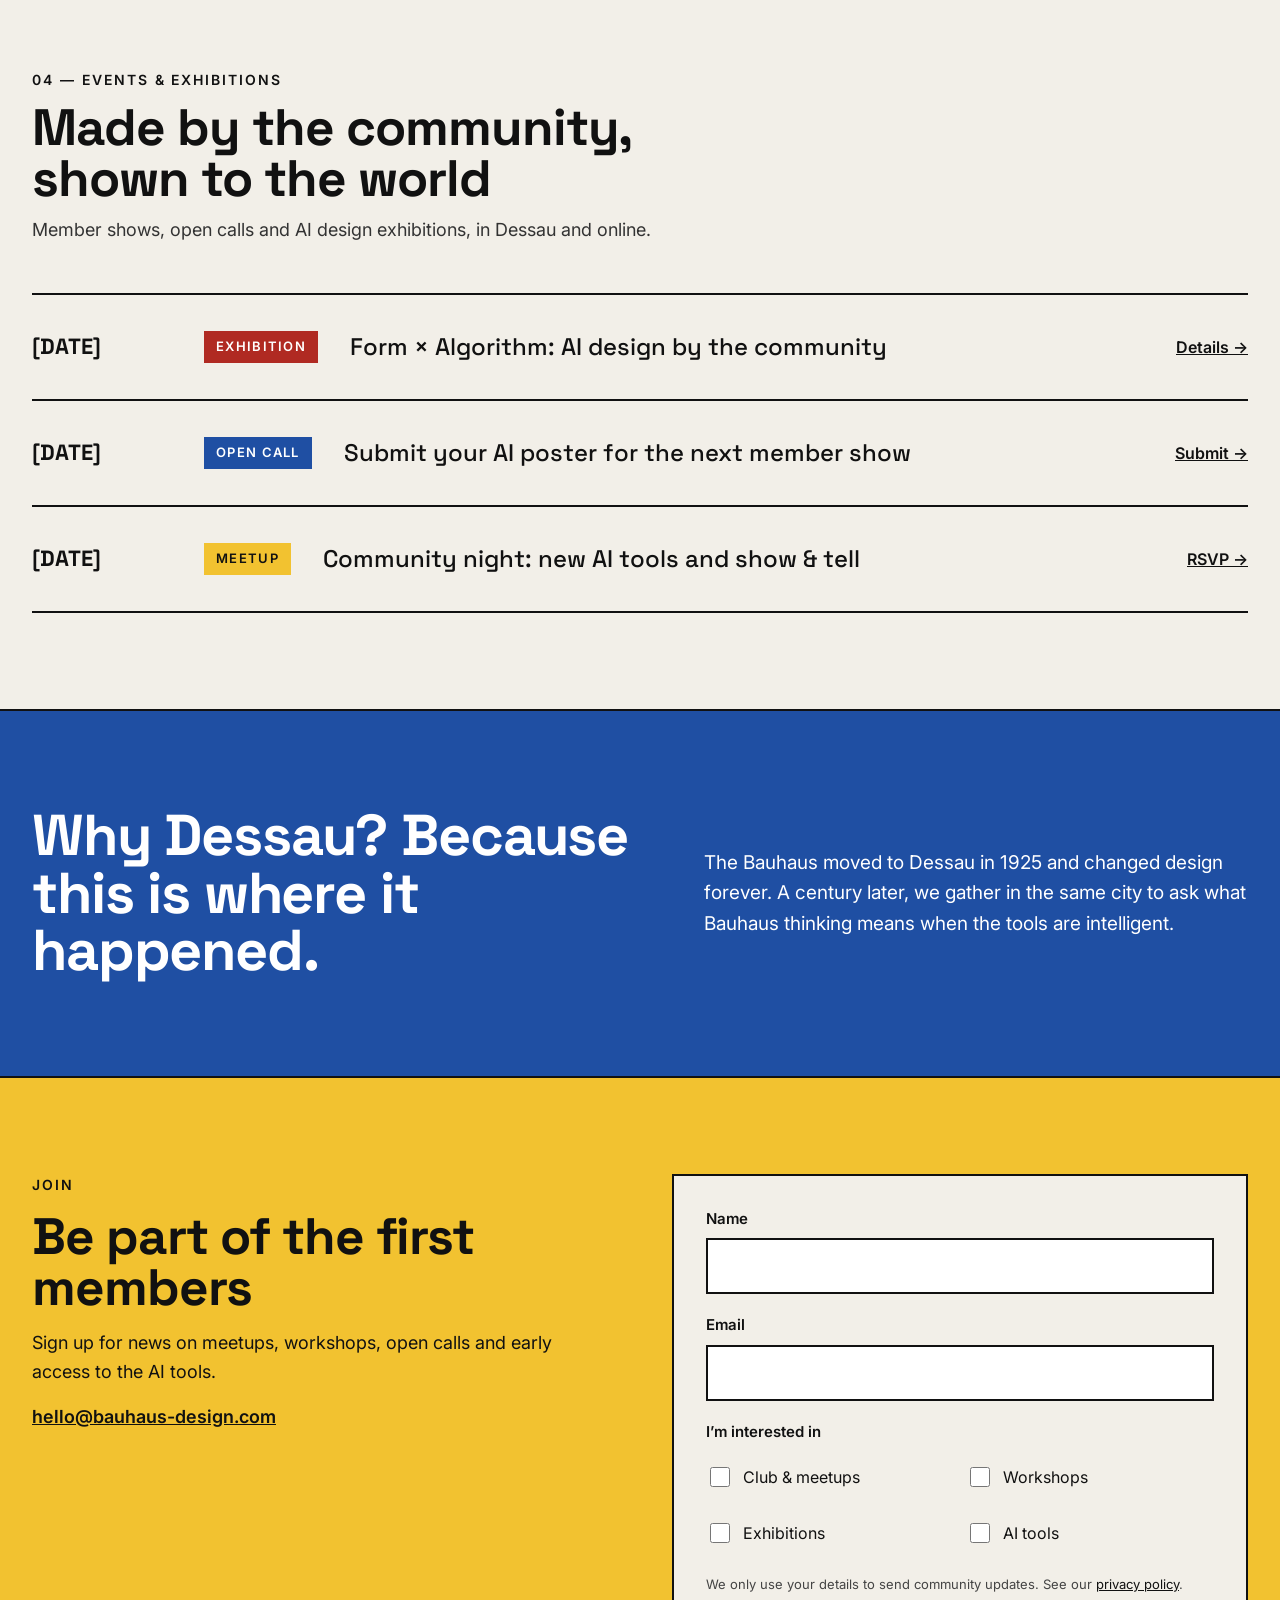
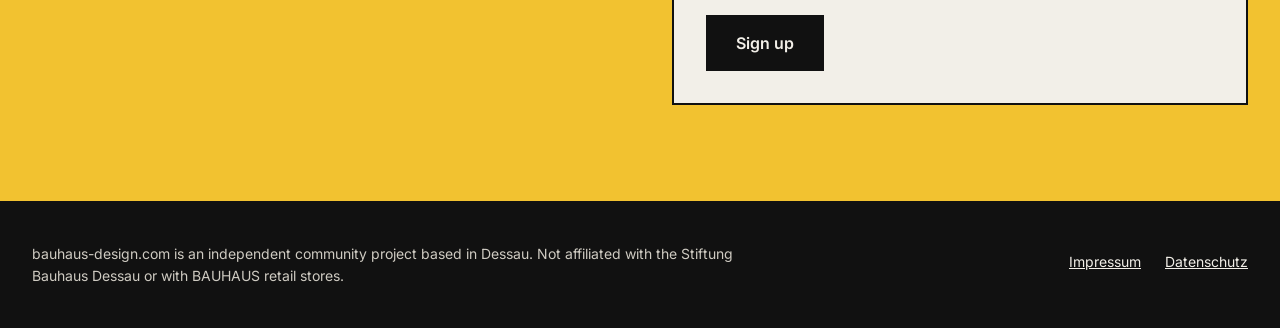
==== commit 18e890a7: "Add German and Chinese versions with language switcher - /de/ and /zh/ pages, shared style.css - hre" ====
--- a/index.html
+++ b/index.html
@@ -5,165 +5,20 @@
 <meta name="viewport" content="width=device-width, initial-scale=1">
 <title>bauhaus-design.com – AI Design Community in Dessau</title>
 <meta name="description" content="Bauhaus thinking. AI tools. An AI design community in Dessau: club, workshops, events and exhibitions.">
+<link rel="canonical" href="https://bauhaus-design.com/">
+<link rel="alternate" hreflang="en" href="https://bauhaus-design.com/">
+<link rel="alternate" hreflang="de" href="https://bauhaus-design.com/de/">
+<link rel="alternate" hreflang="zh-Hans" href="https://bauhaus-design.com/zh/">
+<link rel="alternate" hreflang="x-default" href="https://bauhaus-design.com/">
 <meta property="og:title" content="bauhaus-design.com – Bauhaus thinking. AI tools.">
-<meta property="og:description" content="An AI design community in Dessau, the city where the Bauhaus moved in 1925.">
+<meta property="og:description" content="Bauhaus thinking. AI tools. An AI design community in Dessau: club, workshops, events and exhibitions.">
 <meta property="og:url" content="https://bauhaus-design.com/">
 <meta property="og:type" content="website">
 <link rel="icon" href="data:image/svg+xml,%3Csvg xmlns='http://www.w3.org/2000/svg' viewBox='0 0 32 32'%3E%3Crect width='32' height='32' fill='%23F2EFE8'/%3E%3Ccircle cx='9' cy='16' r='6' fill='%23D7322B'/%3E%3Crect x='17' y='10' width='12' height='12' fill='%231F4FA3'/%3E%3C/svg%3E">
 <link rel="preconnect" href="https://fonts.googleapis.com">
 <link rel="preconnect" href="https://fonts.gstatic.com" crossorigin>
 <link href="https://fonts.googleapis.com/css2?family=Space+Grotesk:wght@400;500;700&family=Inter:wght@400;500;600&display=swap" rel="stylesheet">
-<style>
-:root{
-  --ink:#111111; --paper:#F2EFE8; --white:#FFFFFF;
-  --red:#D7322B; --red-text:#B02A22; --blue:#1F4FA3; --yellow:#F2C230; --ochre:#8A6A00;
-  --muted:#444444; --muted-dark:#CFCBC2;
-  --line:2px solid var(--ink);
-  --display:'Space Grotesk', system-ui, sans-serif;
-  --body:'Inter', system-ui, sans-serif;
-}
-*{box-sizing:border-box}
-html{scroll-behavior:smooth}
-body{margin:0;background:var(--paper);color:var(--ink);font-family:var(--body);line-height:1.5}
-a{color:var(--ink)} a:hover{color:var(--blue)}
-img{max-width:100%}
-h1,h2,h3{font-family:var(--display);margin:0;letter-spacing:-0.02em}
-p{margin:0}
-.wrap{max-width:1280px;margin:0 auto;padding:0 32px}
-.section{border-top:var(--line)}
-.section .wrap{padding-top:96px;padding-bottom:96px}
-.eyebrow{font-size:14px;font-weight:600;letter-spacing:.14em;text-transform:uppercase}
-.h2{font-size:clamp(36px,4vw,56px);line-height:1}
-.lead{font-size:18px;line-height:1.6;color:#333}
-.stack{display:flex;flex-direction:column;gap:12px}
-.btn{display:inline-block;text-decoration:none;font-weight:600;font-size:16px;padding:16px 28px;background:var(--ink);color:var(--paper);border:2px solid var(--ink);cursor:pointer;font-family:inherit}
-.btn:hover{background:var(--blue);border-color:var(--blue);color:var(--white)}
-.btn-outline{background:transparent;color:var(--ink)}
-.btn-outline:hover{background:var(--ink);color:var(--paper);border-color:var(--ink)}
-.skip{position:absolute;left:-9999px}
-.skip:focus{left:16px;top:16px;background:var(--ink);color:var(--paper);padding:12px 16px;z-index:10}
-:focus-visible{outline:3px solid var(--blue);outline-offset:3px}
-
-/* nav */
-header{border-bottom:var(--line);background:var(--paper);position:sticky;top:0;z-index:5}
-.nav{display:flex;flex-wrap:wrap;align-items:center;justify-content:space-between;gap:16px;padding-top:16px;padding-bottom:16px}
-.logo{display:flex;align-items:center;gap:10px;text-decoration:none;font-family:var(--display);font-weight:700;font-size:20px}
-.marks{display:flex;gap:4px;align-items:center}
-.m-circle{width:14px;height:14px;border-radius:50%;background:var(--red)}
-.m-square{width:14px;height:14px;background:var(--blue)}
-.m-tri{width:0;height:0;border-left:8px solid transparent;border-right:8px solid transparent;border-bottom:14px solid var(--yellow)}
-.menu{display:flex;flex-wrap:wrap;gap:28px;font-size:15px;font-weight:500;align-items:center}
-.menu a{text-decoration:none;padding:12px 0}
-.menu .join{padding:12px 20px;background:var(--ink);color:var(--paper)}
-.menu .join:hover{background:var(--blue);color:var(--white)}
-
-/* hero */
-.hero{display:flex;flex-wrap:wrap;gap:64px;align-items:center;padding-top:80px;padding-bottom:96px}
-.hero-text{flex:1 1 520px;min-width:0;display:flex;flex-direction:column;gap:28px}
-.hero h1{font-weight:700;font-size:clamp(48px,7vw,96px);line-height:.95;letter-spacing:-.03em}
-.hero h1 span{color:var(--blue)}
-.hero-sub{font-size:20px;line-height:1.55;max-width:560px;color:#333}
-.actions{display:flex;flex-wrap:wrap;gap:16px}
-.compo{flex:1 1 420px;min-width:0;max-width:520px;aspect-ratio:1/1;display:grid;grid-template-columns:1fr 1fr;border:var(--line)}
-.compo div{display:flex;align-items:center;justify-content:center}
-.c1{background:var(--red)}
-.c2{border-left:var(--line)}
-.c2 i{width:70%;aspect-ratio:1/1;border-radius:50%;background:var(--ink);display:block}
-.c3{border-top:var(--line);align-items:flex-end!important}
-.c3 i{width:80%;aspect-ratio:1/.86;background:var(--yellow);clip-path:polygon(50% 0,100% 100%,0 100%);display:block}
-.c4{background:var(--blue);border-top:var(--line);border-left:var(--line)}
-
-/* pillars */
-.pillars{border-top:var(--line);border-bottom:var(--line);background:var(--white)}
-.pillars .wrap{display:grid;grid-template-columns:repeat(auto-fit,minmax(220px,1fr))}
-.pillars a{text-decoration:none;padding:28px 24px;display:flex;flex-direction:column;gap:6px;border-left:var(--line);font-family:var(--display)}
-.pillars a:last-child{border-right:var(--line)}
-.pillars small{font-size:14px;font-weight:700}
-.pillars strong{font-size:22px}
-
-/* cards */
-.grid3{display:grid;grid-template-columns:repeat(auto-fit,minmax(270px,1fr));gap:24px}
-.dark{background:var(--ink);color:var(--paper)}
-.dark .lead{color:var(--muted-dark)}
-.tool{border:2px solid var(--paper);padding:32px;display:flex;flex-direction:column;gap:16px}
-.tool h3{font-size:24px}
-.tool p{font-size:16px;line-height:1.55;color:var(--muted-dark)}
-.tool a{margin-top:auto;color:var(--yellow);font-weight:600;padding:12px 0}
-.shape-c{width:48px;height:48px;border-radius:50%;background:var(--red)}
-.shape-s{width:48px;height:48px;background:var(--blue);border:2px solid var(--paper)}
-.shape-t{width:0;height:0;border-left:26px solid transparent;border-right:26px solid transparent;border-bottom:46px solid var(--yellow)}
-
-/* club */
-.split{display:flex;flex-wrap:wrap;gap:64px;align-items:flex-start}
-.split > *{flex:1 1 440px;min-width:0}
-.list{border:var(--line);background:var(--white)}
-.list-item{padding:24px 28px;display:flex;gap:20px;align-items:flex-start;border-bottom:var(--line)}
-.list-item:last-child{border-bottom:none}
-.list-item h3{font-size:20px}
-.list-item p{font-size:15px;color:var(--muted);margin-top:4px}
-.i-c{flex:0 0 auto;width:28px;height:28px;border-radius:50%;background:var(--red)}
-.i-s{flex:0 0 auto;width:28px;height:28px;background:var(--blue)}
-.i-t{flex:0 0 auto;width:0;height:0;border-left:14px solid transparent;border-right:14px solid transparent;border-bottom:26px solid var(--yellow)}
-.i-o{flex:0 0 auto;width:28px;height:28px;border:3px solid var(--ink)}
-
-/* courses */
-.white{background:var(--white)}
-.course{border:var(--line);display:flex;flex-direction:column}
-.course .bar{height:12px}
-.course .body{padding:28px;display:flex;flex-direction:column;gap:12px;flex:1 1 auto}
-.course .meta{font-size:13px;font-weight:600;letter-spacing:.1em;text-transform:uppercase;color:#555}
-.course h3{font-size:26px;line-height:1.15}
-.course p{font-size:16px;color:var(--muted)}
-.course .foot{margin-top:auto;padding-top:16px;border-top:var(--line);display:flex;justify-content:space-between;align-items:center;gap:12px;font-weight:600}
-.course .foot a{padding:12px 0}
-.group{margin-top:24px;border:var(--line);background:var(--paper);padding:28px 32px;display:flex;flex-wrap:wrap;justify-content:space-between;align-items:center;gap:20px}
-.group p{font-size:18px;max-width:760px}
-
-/* events */
-.events{border-top:var(--line);margin-top:48px}
-.event{display:flex;flex-wrap:wrap;align-items:center;gap:16px 32px;padding:28px 0;border-bottom:var(--line)}
-.event .date{flex:0 0 140px;font-family:var(--display);font-size:22px;font-weight:700}
-.tag{font-size:13px;font-weight:600;letter-spacing:.1em;text-transform:uppercase;padding:6px 12px}
-.event .title{flex:1 1 320px;min-width:0;font-family:var(--display);font-size:24px;font-weight:500}
-.event a{font-weight:600;padding:12px 0}
-
-/* dessau */
-.blue{background:var(--blue);color:var(--white)}
-.blue .wrap{display:flex;flex-wrap:wrap;gap:48px;align-items:center}
-.blue h2{flex:1 1 480px;min-width:0;font-size:clamp(36px,4.5vw,64px);line-height:1}
-.blue p{flex:1 1 400px;min-width:0;font-size:19px;line-height:1.6}
-
-/* join */
-.yellow{background:var(--yellow)}
-.form{background:var(--paper);border:var(--line);padding:32px;display:flex;flex-direction:column;gap:20px}
-.field{display:flex;flex-direction:column;gap:8px}
-.field label,legend{font-weight:600;font-size:15px}
-.field input{border:var(--line);background:var(--white);padding:14px;font:inherit;font-size:16px}
-fieldset{border:none;margin:0;padding:0}
-legend{padding:0;margin-bottom:12px}
-.checks{display:grid;grid-template-columns:1fr 1fr;gap:12px}
-.checks label{display:flex;align-items:center;gap:10px;font-size:16px;min-height:44px}
-.checks input{width:20px;height:20px;accent-color:var(--ink)}
-.form .btn{align-self:flex-start}
-.small{font-size:13px;color:var(--muted)}
-
-/* footer */
-footer{border-top:var(--line);background:var(--ink);color:var(--muted-dark)}
-footer .wrap{padding-top:40px;padding-bottom:40px;display:flex;flex-wrap:wrap;justify-content:space-between;gap:24px;font-size:14px;line-height:1.6}
-footer a{color:var(--paper);padding:8px 0}
-footer nav{display:flex;gap:24px}
-
-@media (max-width:640px){
-  .wrap{padding:0 20px}
-  .section .wrap{padding-top:64px;padding-bottom:64px}
-  .menu{gap:16px;font-size:14px}
-  .hero{padding-top:48px;padding-bottom:64px;gap:40px}
-  .pillars a{border-left:none;border-bottom:var(--line)}
-  .pillars a:last-child{border-right:none;border-bottom:none}
-  .checks{grid-template-columns:1fr}
-  .event .date{flex-basis:auto}
-}
-</style>
+<link rel="stylesheet" href="style.css">
 </head>
 <body>
 <a class="skip" href="#main">Skip to content</a>
@@ -180,6 +35,11 @@
       <a href="#workshops">Workshops</a>
       <a href="#events">Events</a>
       <a class="join" href="#join">Join</a>
+      <div class="lang" role="group" aria-label="Language">
+        <a href="" lang="en" hreflang="en" aria-current="page">EN</a>
+        <a href="de/" lang="de" hreflang="de">DE</a>
+        <a href="zh/" lang="zh-Hans" hreflang="zh-Hans">中文</a>
+      </div>
     </div>
   </nav>
 </header>
@@ -348,8 +208,9 @@
       <p class="lead" style="color:var(--ink)">Sign up for news on meetups, workshops, open calls and early access to the AI tools.</p>
       <p style="font-size:18px;font-weight:600"><a href="mailto:hello@bauhaus-design.com">hello@bauhaus-design.com</a></p>
     </div>
-    <!-- Replace YOUR_FORM_ID with your Formspree form ID (https://formspree.io), or another form service -->
+    <!-- Replace YOUR_FORM_ID with your Formspree form ID (https://formspree.io) -->
     <form class="form" action="https://formspree.io/f/YOUR_FORM_ID" method="POST">
+      <input type="hidden" name="language" value="en">
       <div class="field">
         <label for="j-name">Name</label>
         <input id="j-name" name="name" type="text" autocomplete="name" required>
@@ -379,8 +240,8 @@
   <div class="wrap">
     <p style="max-width:720px">bauhaus-design.com is an independent community project based in Dessau. Not affiliated with the Stiftung Bauhaus Dessau or with BAUHAUS retail stores.</p>
     <nav aria-label="Legal">
-      <a id="imprint" href="impressum.html">Impressum</a>
-      <a id="privacy" href="datenschutz.html">Datenschutz</a>
+      <a href="impressum.html">Impressum</a>
+      <a href="datenschutz.html">Datenschutz</a>
     </nav>
   </div>
 </footer>
--- a/style.css
+++ b/style.css
@@ -0,0 +1,160 @@
+:root{
+  --ink:#111111; --paper:#F2EFE8; --white:#FFFFFF;
+  --red:#D7322B; --red-text:#B02A22; --blue:#1F4FA3; --yellow:#F2C230; --ochre:#8A6A00;
+  --muted:#444444; --muted-dark:#CFCBC2;
+  --line:2px solid var(--ink);
+  --display:'Space Grotesk', system-ui, sans-serif;
+  --body:'Inter', system-ui, sans-serif;
+}
+*{box-sizing:border-box}
+html{scroll-behavior:smooth}
+body{margin:0;background:var(--paper);color:var(--ink);font-family:var(--body);line-height:1.5}
+a{color:var(--ink)} a:hover{color:var(--blue)}
+img{max-width:100%}
+h1,h2,h3{font-family:var(--display);margin:0;letter-spacing:-0.02em}
+p{margin:0}
+.wrap{max-width:1280px;margin:0 auto;padding:0 32px}
+.section{border-top:var(--line)}
+.section .wrap{padding-top:96px;padding-bottom:96px}
+.eyebrow{font-size:14px;font-weight:600;letter-spacing:.14em;text-transform:uppercase}
+.h2{font-size:clamp(36px,4vw,56px);line-height:1}
+.lead{font-size:18px;line-height:1.6;color:#333}
+.stack{display:flex;flex-direction:column;gap:12px}
+.btn{display:inline-block;text-decoration:none;font-weight:600;font-size:16px;padding:16px 28px;background:var(--ink);color:var(--paper);border:2px solid var(--ink);cursor:pointer;font-family:inherit}
+.btn:hover{background:var(--blue);border-color:var(--blue);color:var(--white)}
+.btn-outline{background:transparent;color:var(--ink)}
+.btn-outline:hover{background:var(--ink);color:var(--paper);border-color:var(--ink)}
+.skip{position:absolute;left:-9999px}
+.skip:focus{left:16px;top:16px;background:var(--ink);color:var(--paper);padding:12px 16px;z-index:10}
+:focus-visible{outline:3px solid var(--blue);outline-offset:3px}
+
+/* nav */
+header{border-bottom:var(--line);background:var(--paper);position:sticky;top:0;z-index:5}
+.nav{display:flex;flex-wrap:wrap;align-items:center;justify-content:space-between;gap:16px;padding-top:16px;padding-bottom:16px}
+.logo{display:flex;align-items:center;gap:10px;text-decoration:none;font-family:var(--display);font-weight:700;font-size:20px}
+.marks{display:flex;gap:4px;align-items:center}
+.m-circle{width:14px;height:14px;border-radius:50%;background:var(--red)}
+.m-square{width:14px;height:14px;background:var(--blue)}
+.m-tri{width:0;height:0;border-left:8px solid transparent;border-right:8px solid transparent;border-bottom:14px solid var(--yellow)}
+.menu{display:flex;flex-wrap:wrap;gap:28px;font-size:15px;font-weight:500;align-items:center}
+.menu a{text-decoration:none;padding:12px 0}
+.menu .join{padding:12px 20px;background:var(--ink);color:var(--paper)}
+.menu .join:hover{background:var(--blue);color:var(--white)}
+
+/* hero */
+.hero{display:flex;flex-wrap:wrap;gap:64px;align-items:center;padding-top:80px;padding-bottom:96px}
+.hero-text{flex:1 1 520px;min-width:0;display:flex;flex-direction:column;gap:28px}
+.hero h1{font-weight:700;font-size:clamp(48px,7vw,96px);line-height:.95;letter-spacing:-.03em}
+.hero h1 span{color:var(--blue)}
+.hero-sub{font-size:20px;line-height:1.55;max-width:560px;color:#333}
+.actions{display:flex;flex-wrap:wrap;gap:16px}
+.compo{flex:1 1 420px;min-width:0;max-width:520px;aspect-ratio:1/1;display:grid;grid-template-columns:1fr 1fr;border:var(--line)}
+.compo div{display:flex;align-items:center;justify-content:center}
+.c1{background:var(--red)}
+.c2{border-left:var(--line)}
+.c2 i{width:70%;aspect-ratio:1/1;border-radius:50%;background:var(--ink);display:block}
+.c3{border-top:var(--line);align-items:flex-end!important}
+.c3 i{width:80%;aspect-ratio:1/.86;background:var(--yellow);clip-path:polygon(50% 0,100% 100%,0 100%);display:block}
+.c4{background:var(--blue);border-top:var(--line);border-left:var(--line)}
+
+/* pillars */
+.pillars{border-top:var(--line);border-bottom:var(--line);background:var(--white)}
+.pillars .wrap{display:grid;grid-template-columns:repeat(auto-fit,minmax(220px,1fr))}
+.pillars a{text-decoration:none;padding:28px 24px;display:flex;flex-direction:column;gap:6px;border-left:var(--line);font-family:var(--display)}
+.pillars a:last-child{border-right:var(--line)}
+.pillars small{font-size:14px;font-weight:700}
+.pillars strong{font-size:22px}
+
+/* cards */
+.grid3{display:grid;grid-template-columns:repeat(auto-fit,minmax(270px,1fr));gap:24px}
+.dark{background:var(--ink);color:var(--paper)}
+.dark .lead{color:var(--muted-dark)}
+.tool{border:2px solid var(--paper);padding:32px;display:flex;flex-direction:column;gap:16px}
+.tool h3{font-size:24px}
+.tool p{font-size:16px;line-height:1.55;color:var(--muted-dark)}
+.tool a{margin-top:auto;color:var(--yellow);font-weight:600;padding:12px 0}
+.shape-c{width:48px;height:48px;border-radius:50%;background:var(--red)}
+.shape-s{width:48px;height:48px;background:var(--blue);border:2px solid var(--paper)}
+.shape-t{width:0;height:0;border-left:26px solid transparent;border-right:26px solid transparent;border-bottom:46px solid var(--yellow)}
+
+/* club */
+.split{display:flex;flex-wrap:wrap;gap:64px;align-items:flex-start}
+.split > *{flex:1 1 440px;min-width:0}
+.list{border:var(--line);background:var(--white)}
+.list-item{padding:24px 28px;display:flex;gap:20px;align-items:flex-start;border-bottom:var(--line)}
+.list-item:last-child{border-bottom:none}
+.list-item h3{font-size:20px}
+.list-item p{font-size:15px;color:var(--muted);margin-top:4px}
+.i-c{flex:0 0 auto;width:28px;height:28px;border-radius:50%;background:var(--red)}
+.i-s{flex:0 0 auto;width:28px;height:28px;background:var(--blue)}
+.i-t{flex:0 0 auto;width:0;height:0;border-left:14px solid transparent;border-right:14px solid transparent;border-bottom:26px solid var(--yellow)}
+.i-o{flex:0 0 auto;width:28px;height:28px;border:3px solid var(--ink)}
+
+/* courses */
+.white{background:var(--white)}
+.course{border:var(--line);display:flex;flex-direction:column}
+.course .bar{height:12px}
+.course .body{padding:28px;display:flex;flex-direction:column;gap:12px;flex:1 1 auto}
+.course .meta{font-size:13px;font-weight:600;letter-spacing:.1em;text-transform:uppercase;color:#555}
+.course h3{font-size:26px;line-height:1.15}
+.course p{font-size:16px;color:var(--muted)}
+.course .foot{margin-top:auto;padding-top:16px;border-top:var(--line);display:flex;justify-content:space-between;align-items:center;gap:12px;font-weight:600}
+.course .foot a{padding:12px 0}
+.group{margin-top:24px;border:var(--line);background:var(--paper);padding:28px 32px;display:flex;flex-wrap:wrap;justify-content:space-between;align-items:center;gap:20px}
+.group p{font-size:18px;max-width:760px}
+
+/* events */
+.events{border-top:var(--line);margin-top:48px}
+.event{display:flex;flex-wrap:wrap;align-items:center;gap:16px 32px;padding:28px 0;border-bottom:var(--line)}
+.event .date{flex:0 0 140px;font-family:var(--display);font-size:22px;font-weight:700}
+.tag{font-size:13px;font-weight:600;letter-spacing:.1em;text-transform:uppercase;padding:6px 12px}
+.event .title{flex:1 1 320px;min-width:0;font-family:var(--display);font-size:24px;font-weight:500}
+.event a{font-weight:600;padding:12px 0}
+
+/* dessau */
+.blue{background:var(--blue);color:var(--white)}
+.blue .wrap{display:flex;flex-wrap:wrap;gap:48px;align-items:center}
+.blue h2{flex:1 1 480px;min-width:0;font-size:clamp(36px,4.5vw,64px);line-height:1}
+.blue p{flex:1 1 400px;min-width:0;font-size:19px;line-height:1.6}
+
+/* join */
+.yellow{background:var(--yellow)}
+.form{background:var(--paper);border:var(--line);padding:32px;display:flex;flex-direction:column;gap:20px}
+.field{display:flex;flex-direction:column;gap:8px}
+.field label,legend{font-weight:600;font-size:15px}
+.field input{border:var(--line);background:var(--white);padding:14px;font:inherit;font-size:16px}
+fieldset{border:none;margin:0;padding:0}
+legend{padding:0;margin-bottom:12px}
+.checks{display:grid;grid-template-columns:1fr 1fr;gap:12px}
+.checks label{display:flex;align-items:center;gap:10px;font-size:16px;min-height:44px}
+.checks input{width:20px;height:20px;accent-color:var(--ink)}
+.form .btn{align-self:flex-start}
+.small{font-size:13px;color:var(--muted)}
+
+/* footer */
+footer{border-top:var(--line);background:var(--ink);color:var(--muted-dark)}
+footer .wrap{padding-top:40px;padding-bottom:40px;display:flex;flex-wrap:wrap;justify-content:space-between;gap:24px;font-size:14px;line-height:1.6}
+footer a{color:var(--paper);padding:8px 0}
+footer nav{display:flex;gap:24px}
+
+@media (max-width:640px){
+  header{position:static}
+  .wrap{padding:0 20px}
+  .section .wrap{padding-top:64px;padding-bottom:64px}
+  .menu{gap:16px;font-size:14px}
+  .hero{padding-top:48px;padding-bottom:64px;gap:40px}
+  .pillars a{border-left:none;border-bottom:var(--line)}
+  .pillars a:last-child{border-right:none;border-bottom:none}
+  .checks{grid-template-columns:1fr}
+  .event .date{flex-basis:auto}
+}
+
+/* language switcher */
+.lang{display:flex;gap:4px;align-items:center;font-size:14px;font-weight:600;border:var(--line)}
+.lang a{text-decoration:none;padding:8px 10px;min-width:44px;text-align:center}
+.lang a[aria-current="page"]{background:var(--ink);color:var(--paper)}
+/* Chinese typography */
+html[lang="zh-Hans"] body{font-family:'Inter','Noto Sans SC',system-ui,sans-serif}
+html[lang="zh-Hans"] h1,html[lang="zh-Hans"] h2,html[lang="zh-Hans"] h3,html[lang="zh-Hans"] .logo,html[lang="zh-Hans"] .pillars a,html[lang="zh-Hans"] .event .title,html[lang="zh-Hans"] .event .date{font-family:'Space Grotesk','Noto Sans SC',system-ui,sans-serif;letter-spacing:0}
+html[lang="zh-Hans"] .hero h1{line-height:1.1}
+html[lang="zh-Hans"] .eyebrow{letter-spacing:.08em}
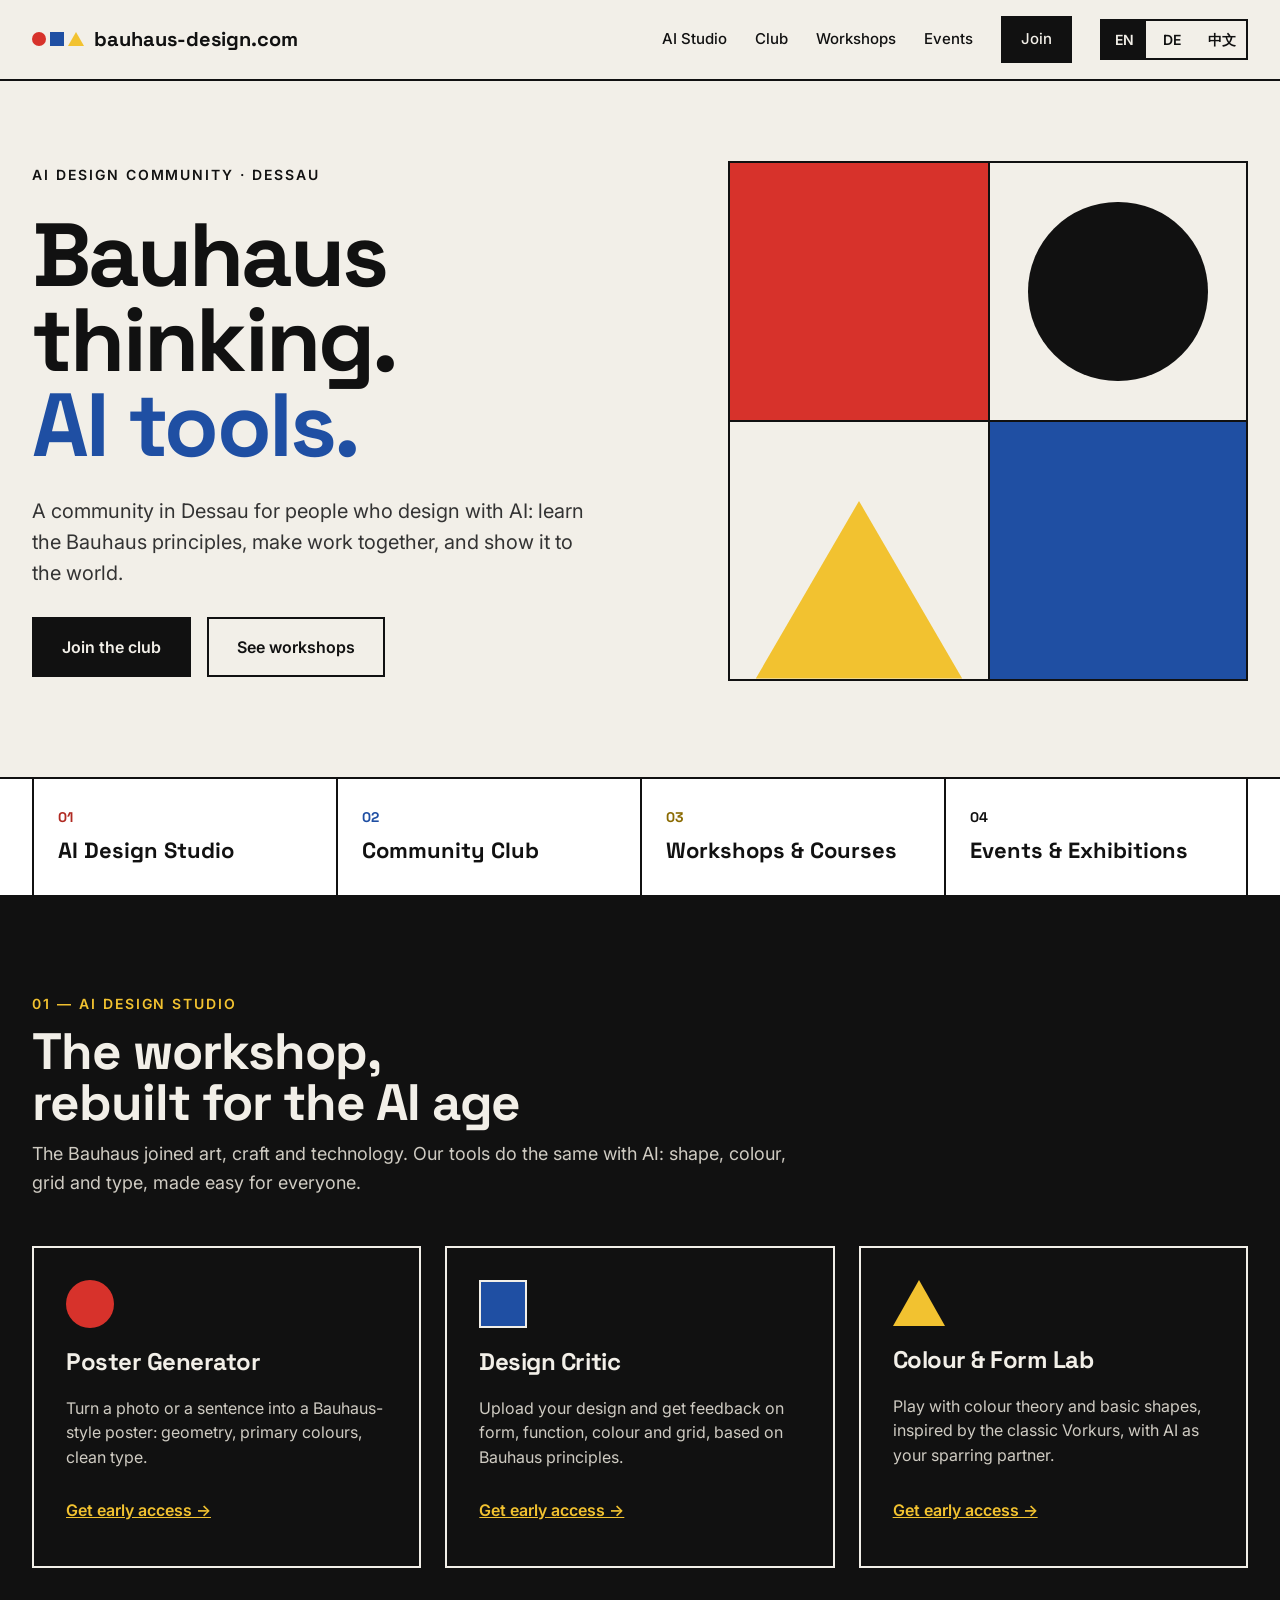
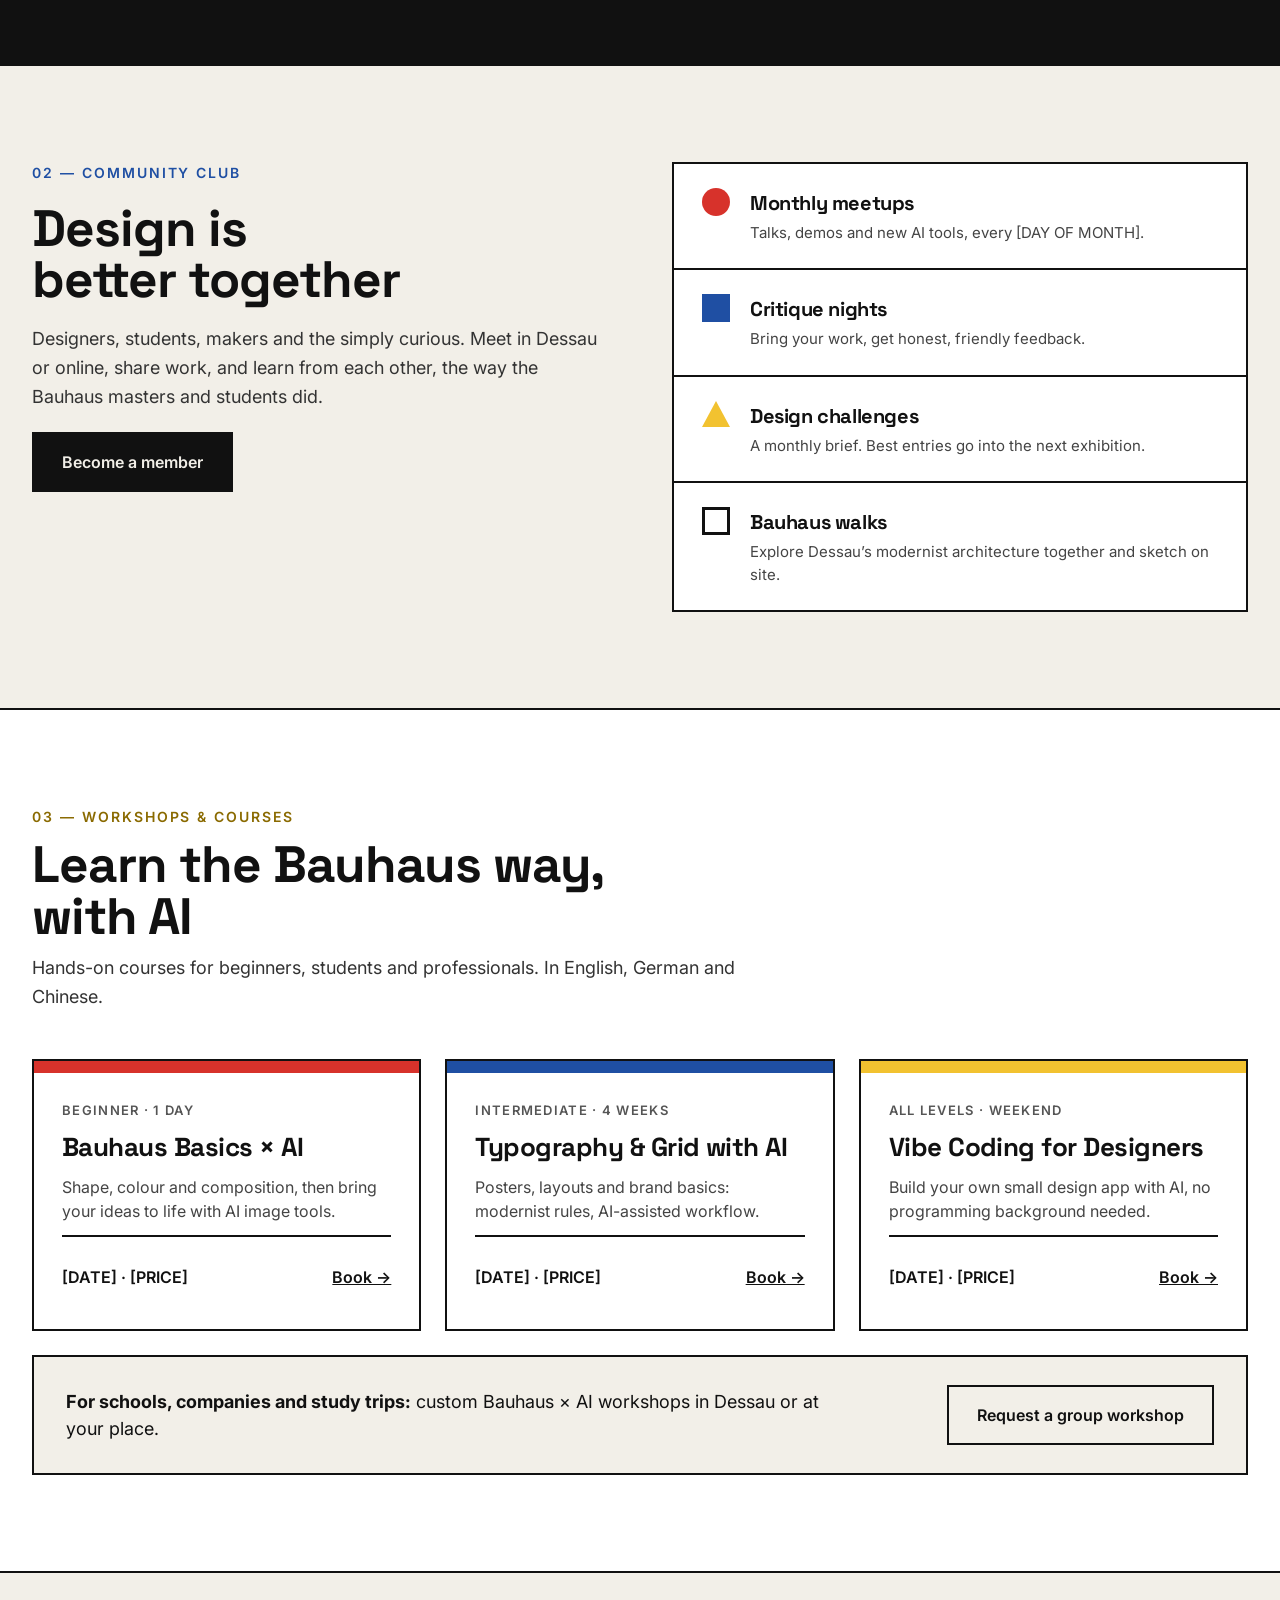
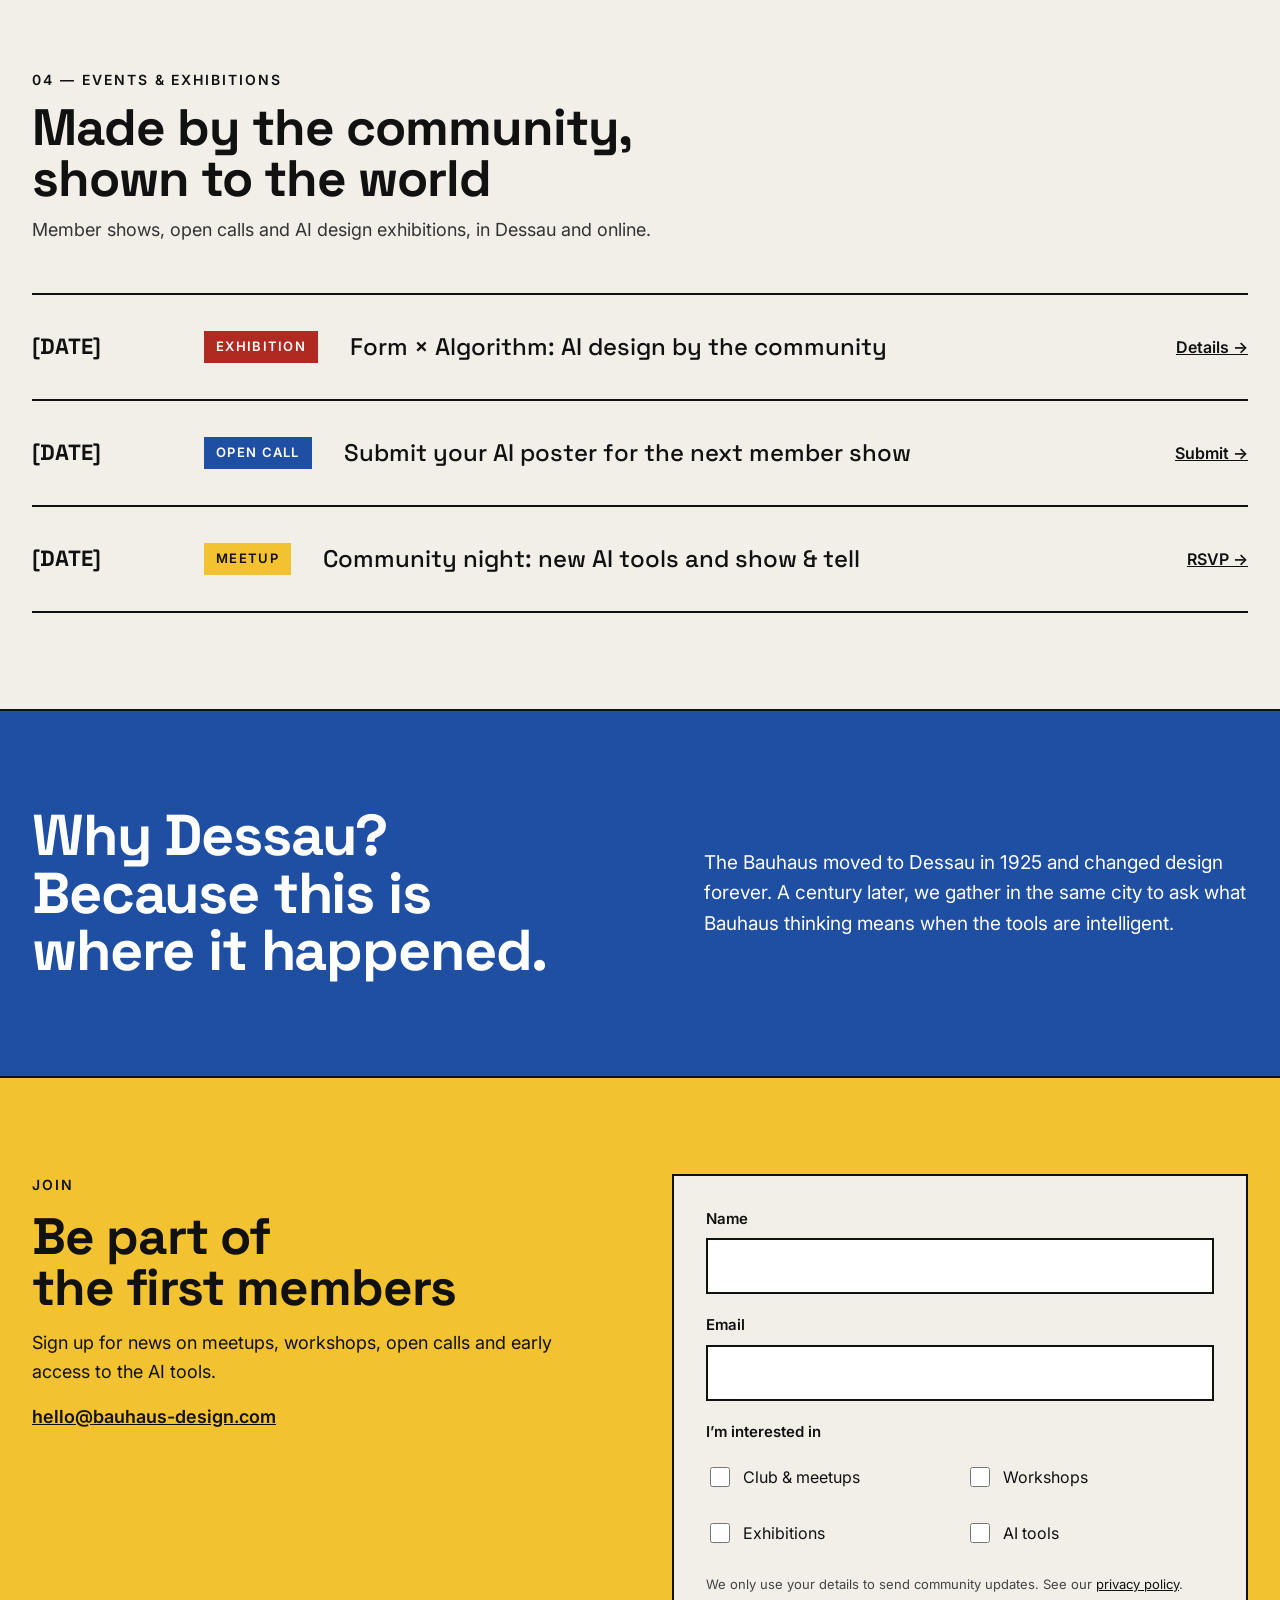
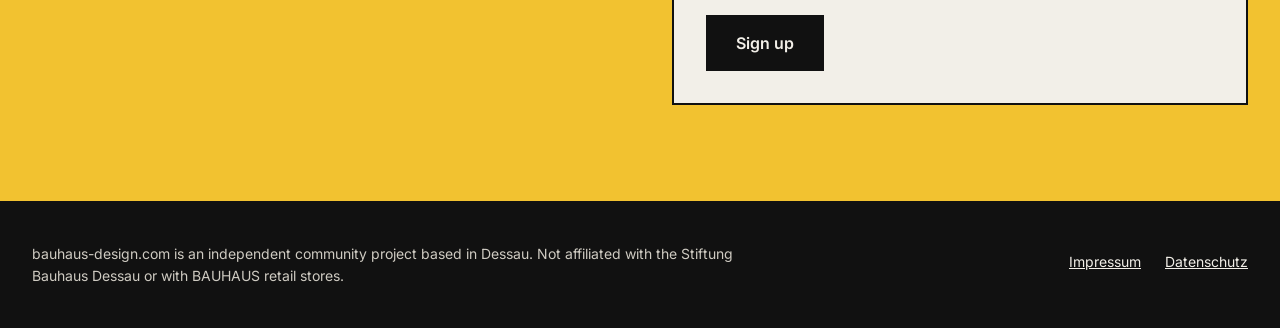
==== commit f917934b: "Refine German and English headline wording and line breaks Co-Authored-By: Claude Opus 5.5 <noreply@" ====
--- a/index.html
+++ b/index.html
@@ -77,7 +77,7 @@
   <div class="wrap" style="padding-top:96px;padding-bottom:96px">
     <div class="stack" style="max-width:760px;margin-bottom:48px">
       <p class="eyebrow" style="color:var(--yellow)">01 — AI Design Studio</p>
-      <h2 class="h2">The workshop, rebuilt for the AI age</h2>
+      <h2 class="h2"><span class="nb">The workshop,</span> <span class="nb">rebuilt for the AI age</span></h2>
       <p class="lead">The Bauhaus joined art, craft and technology. Our tools do the same with AI: shape, colour, grid and type, made easy for everyone.</p>
     </div>
     <div class="grid3">
@@ -107,7 +107,7 @@
   <div class="wrap split">
     <div class="stack" style="gap:20px">
       <p class="eyebrow" style="color:var(--blue)">02 — Community Club</p>
-      <h2 class="h2">Design is better together</h2>
+      <h2 class="h2"><span class="nb">Design is</span> <span class="nb">better together</span></h2>
       <p class="lead">Designers, students, makers and the simply curious. Meet in Dessau or online, share work, and learn from each other, the way the Bauhaus masters and students did.</p>
       <p><a class="btn" href="#join">Become a member</a></p>
     </div>
@@ -124,7 +124,7 @@
   <div class="wrap">
     <div class="stack" style="max-width:720px;margin-bottom:48px">
       <p class="eyebrow" style="color:var(--ochre)">03 — Workshops &amp; Courses</p>
-      <h2 class="h2">Learn the Bauhaus way, with AI</h2>
+      <h2 class="h2"><span class="nb">Learn the Bauhaus way,</span> <span class="nb">with AI</span></h2>
       <p class="lead">Hands-on courses for beginners, students and professionals. In English, German and Chinese.</p>
     </div>
     <div class="grid3">
@@ -167,7 +167,7 @@
   <div class="wrap">
     <div class="stack" style="max-width:760px">
       <p class="eyebrow">04 — Events &amp; Exhibitions</p>
-      <h2 class="h2">Made by the community, shown to the world</h2>
+      <h2 class="h2"><span class="nb">Made by the community,</span> <span class="nb">shown to the world</span></h2>
       <p class="lead">Member shows, open calls and AI design exhibitions, in Dessau and online.</p>
     </div>
     <div class="events">
@@ -195,7 +195,7 @@
 
 <section class="section blue" aria-label="Why Dessau">
   <div class="wrap">
-    <h2>Why Dessau? Because this is where it happened.</h2>
+    <h2><span class="nb">Why Dessau?</span> <span class="nb">Because this is where it happened.</span></h2>
     <p>The Bauhaus moved to Dessau in 1925 and changed design forever. A century later, we gather in the same city to ask what Bauhaus thinking means when the tools are intelligent.</p>
   </div>
 </section>
@@ -204,7 +204,7 @@
   <div class="wrap split">
     <div class="stack" style="gap:16px">
       <p class="eyebrow">Join</p>
-      <h2 class="h2">Be part of the first members</h2>
+      <h2 class="h2"><span class="nb">Be part of</span> <span class="nb">the first members</span></h2>
       <p class="lead" style="color:var(--ink)">Sign up for news on meetups, workshops, open calls and early access to the AI tools.</p>
       <p style="font-size:18px;font-weight:600"><a href="mailto:hello@bauhaus-design.com">hello@bauhaus-design.com</a></p>
     </div>
--- a/style.css
+++ b/style.css
@@ -158,3 +158,10 @@
 html[lang="zh-Hans"] h1,html[lang="zh-Hans"] h2,html[lang="zh-Hans"] h3,html[lang="zh-Hans"] .logo,html[lang="zh-Hans"] .pillars a,html[lang="zh-Hans"] .event .title,html[lang="zh-Hans"] .event .date{font-family:'Space Grotesk','Noto Sans SC',system-ui,sans-serif;letter-spacing:0}
 html[lang="zh-Hans"] .hero h1{line-height:1.1}
 html[lang="zh-Hans"] .eyebrow{letter-spacing:.08em}
+
+/* headline line breaks: keep phrases together, balance lines */
+.nb{display:inline-block}
+h1,h2{text-wrap:balance}
+@media (max-width:640px){
+  html[lang="zh-Hans"] .h2,html[lang="zh-Hans"] .blue h2{font-size:30px;line-height:1.2}
+}
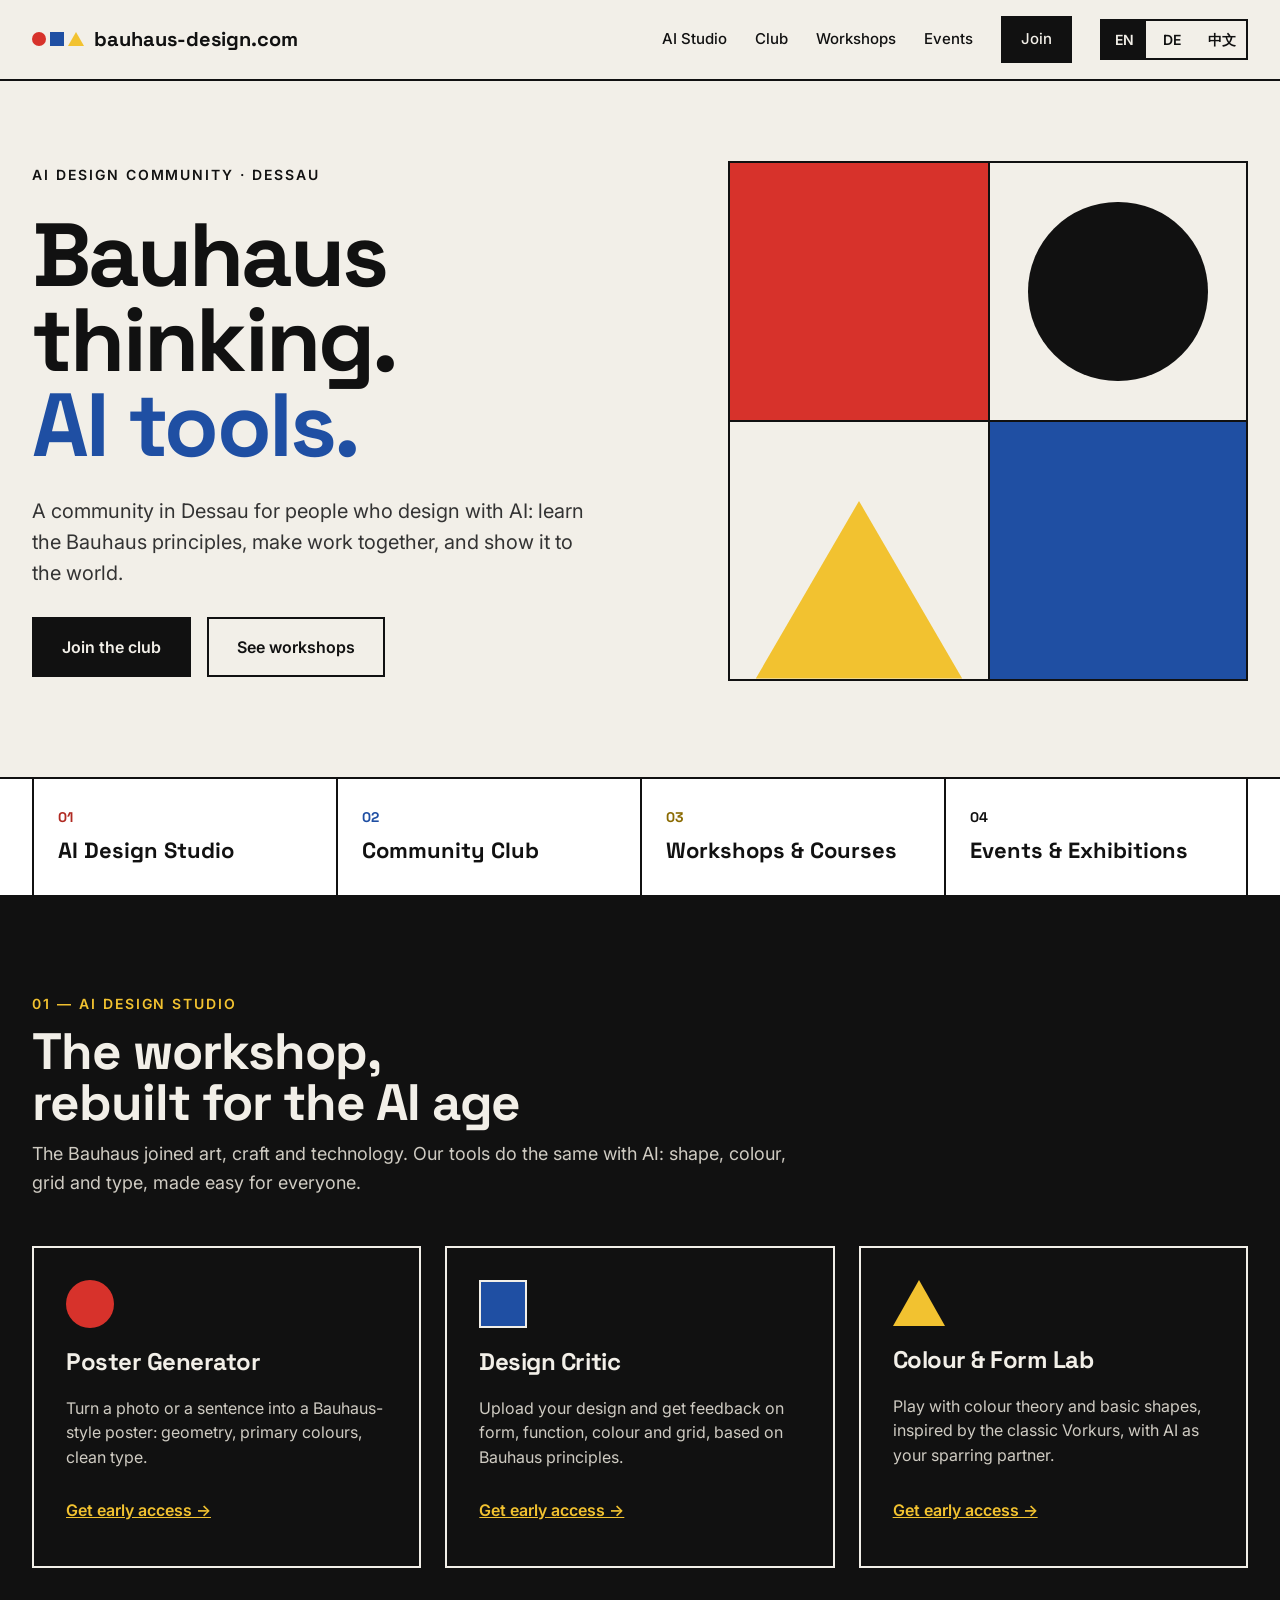
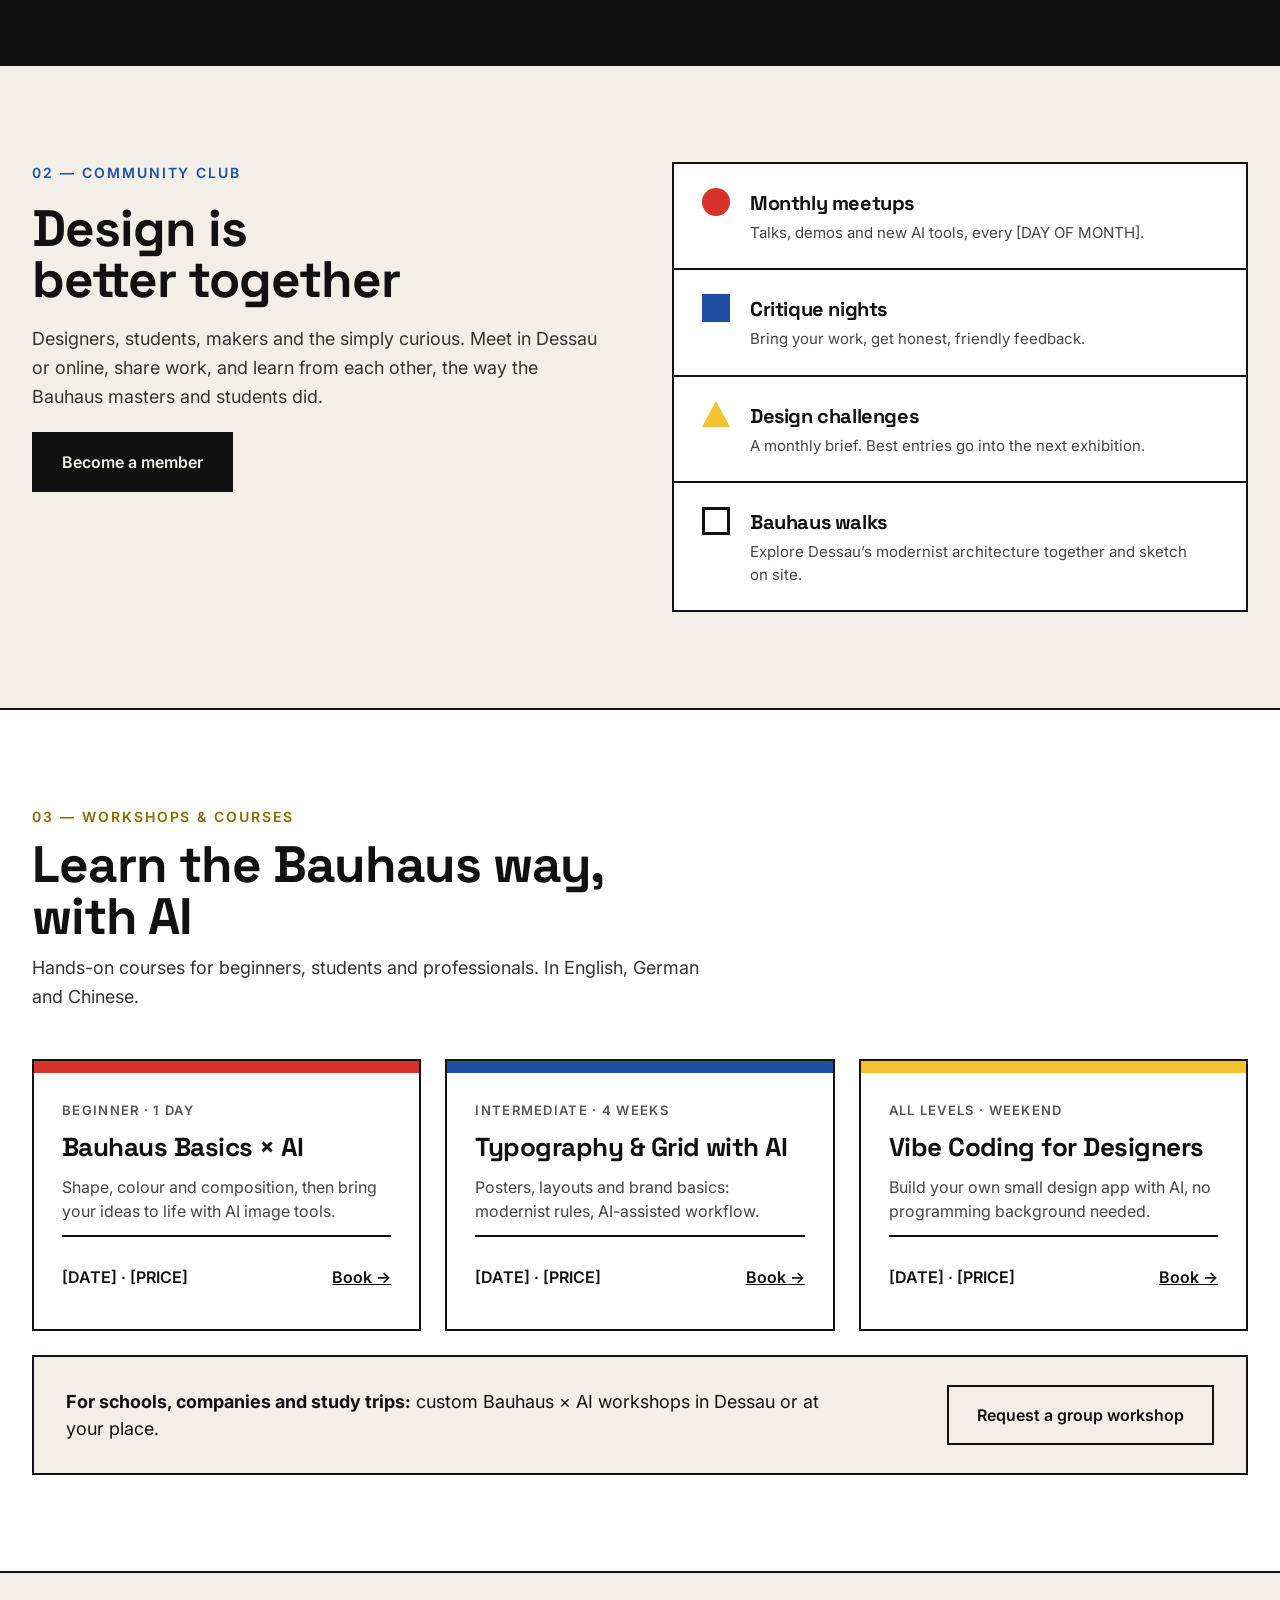
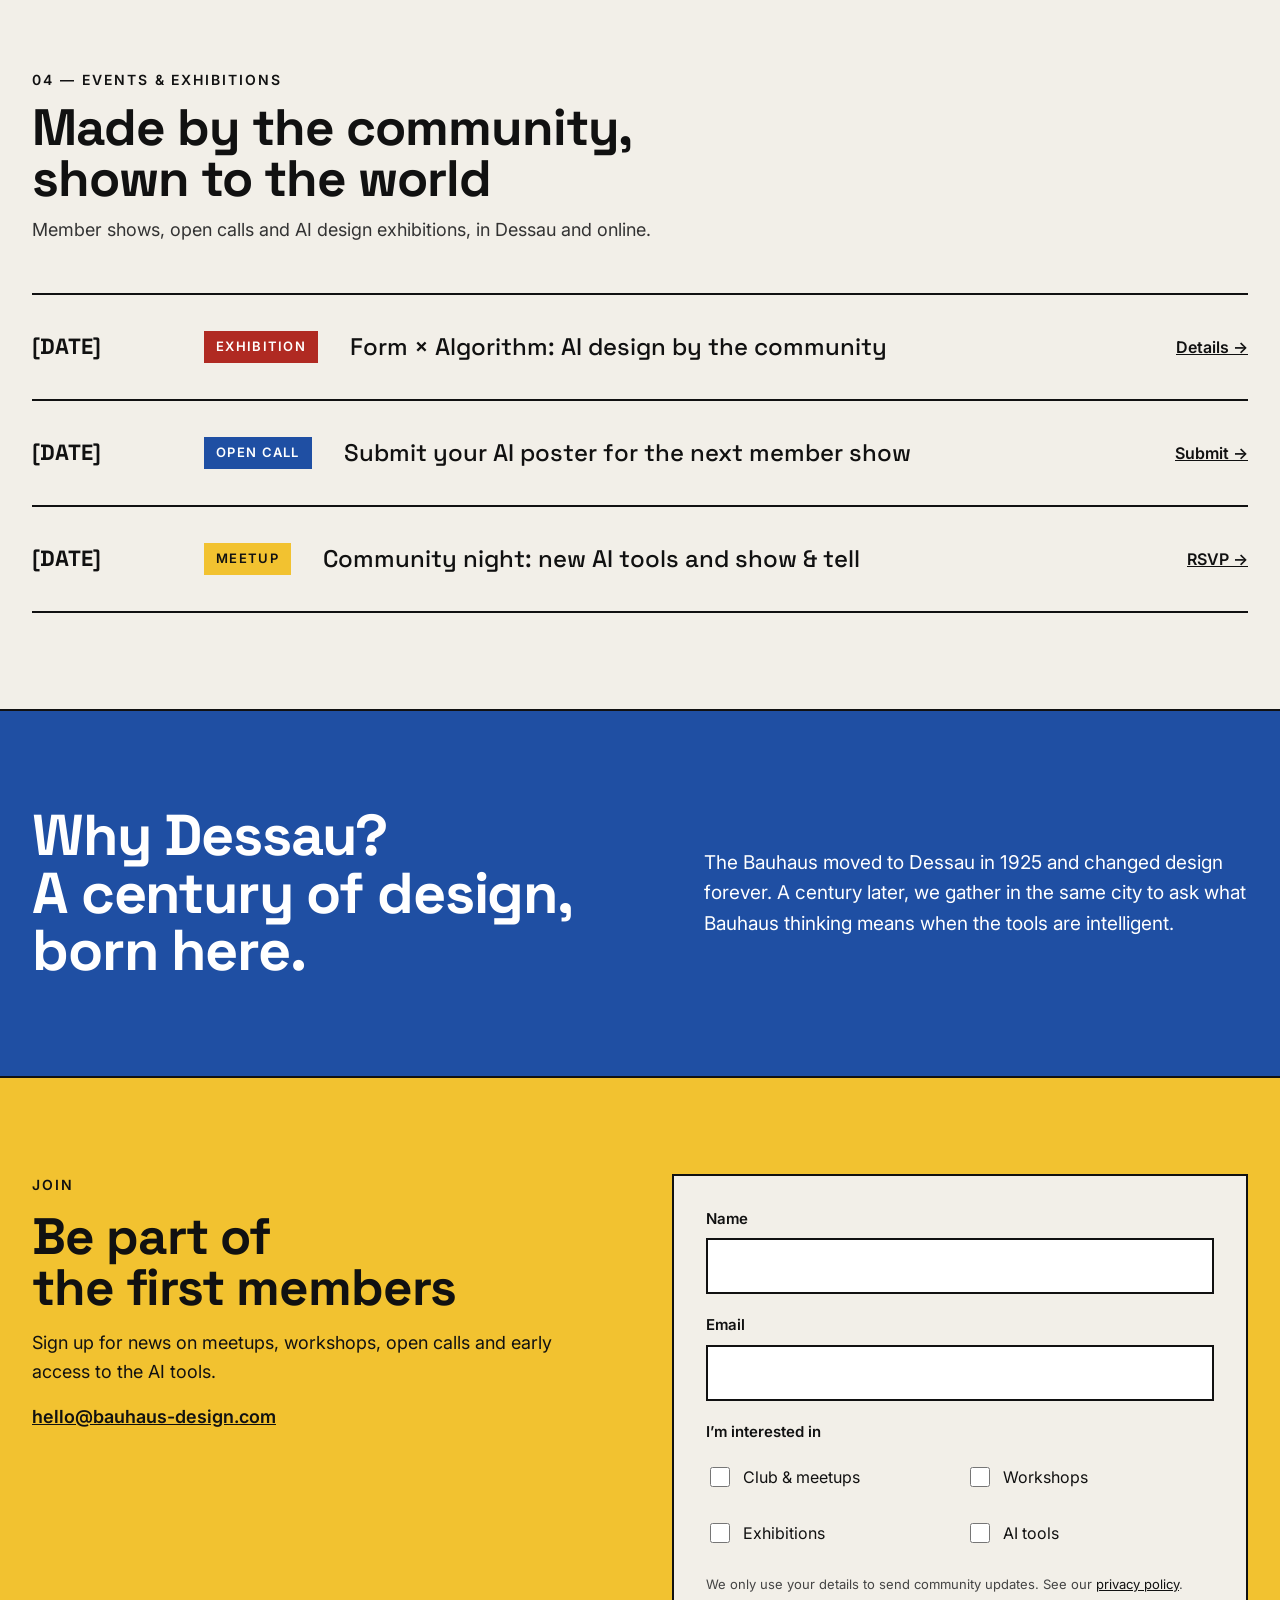
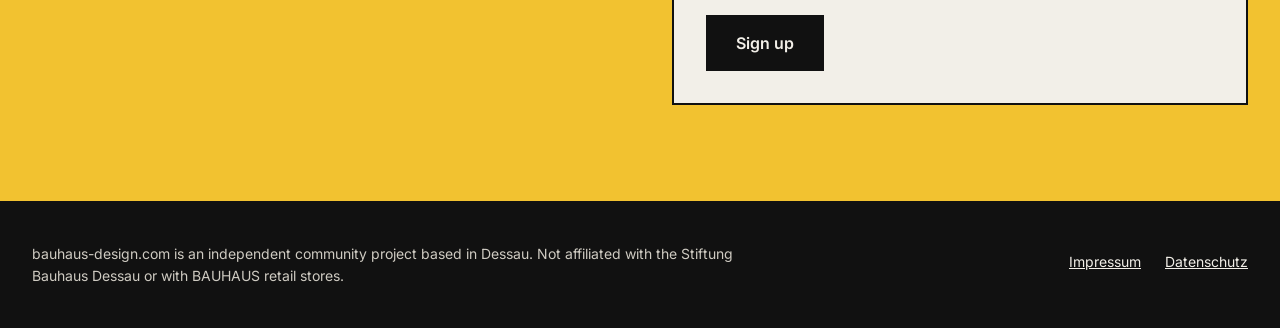
==== commit de857e05: "EN/DE Why Dessau headline: a century of design, born here Co-Authored-By: Claude Opus 5.5 <noreply@a" ====
--- a/index.html
+++ b/index.html
@@ -195,7 +195,7 @@
 
 <section class="section blue" aria-label="Why Dessau">
   <div class="wrap">
-    <h2><span class="nb">Why Dessau?</span> <span class="nb">Because this is where it happened.</span></h2>
+    <h2><span class="nb">Why Dessau?</span> <span class="nb">A century of design,</span> <span class="nb">born here.</span></h2>
     <p>The Bauhaus moved to Dessau in 1925 and changed design forever. A century later, we gather in the same city to ask what Bauhaus thinking means when the tools are intelligent.</p>
   </div>
 </section>
--- a/style.css
+++ b/style.css
@@ -165,3 +165,9 @@
 @media (max-width:640px){
   html[lang="zh-Hans"] .h2,html[lang="zh-Hans"] .blue h2{font-size:30px;line-height:1.2}
 }
+
+/* avoid single-word last lines in paragraphs */
+p{text-wrap:pretty}
+
+/* Chinese: wrap only at punctuation/spaces; break inside a phrase only if it can't fit */
+html[lang="zh-Hans"] p,html[lang="zh-Hans"] h3,html[lang="zh-Hans"] .title,html[lang="zh-Hans"] label,html[lang="zh-Hans"] legend{word-break:keep-all;overflow-wrap:anywhere}
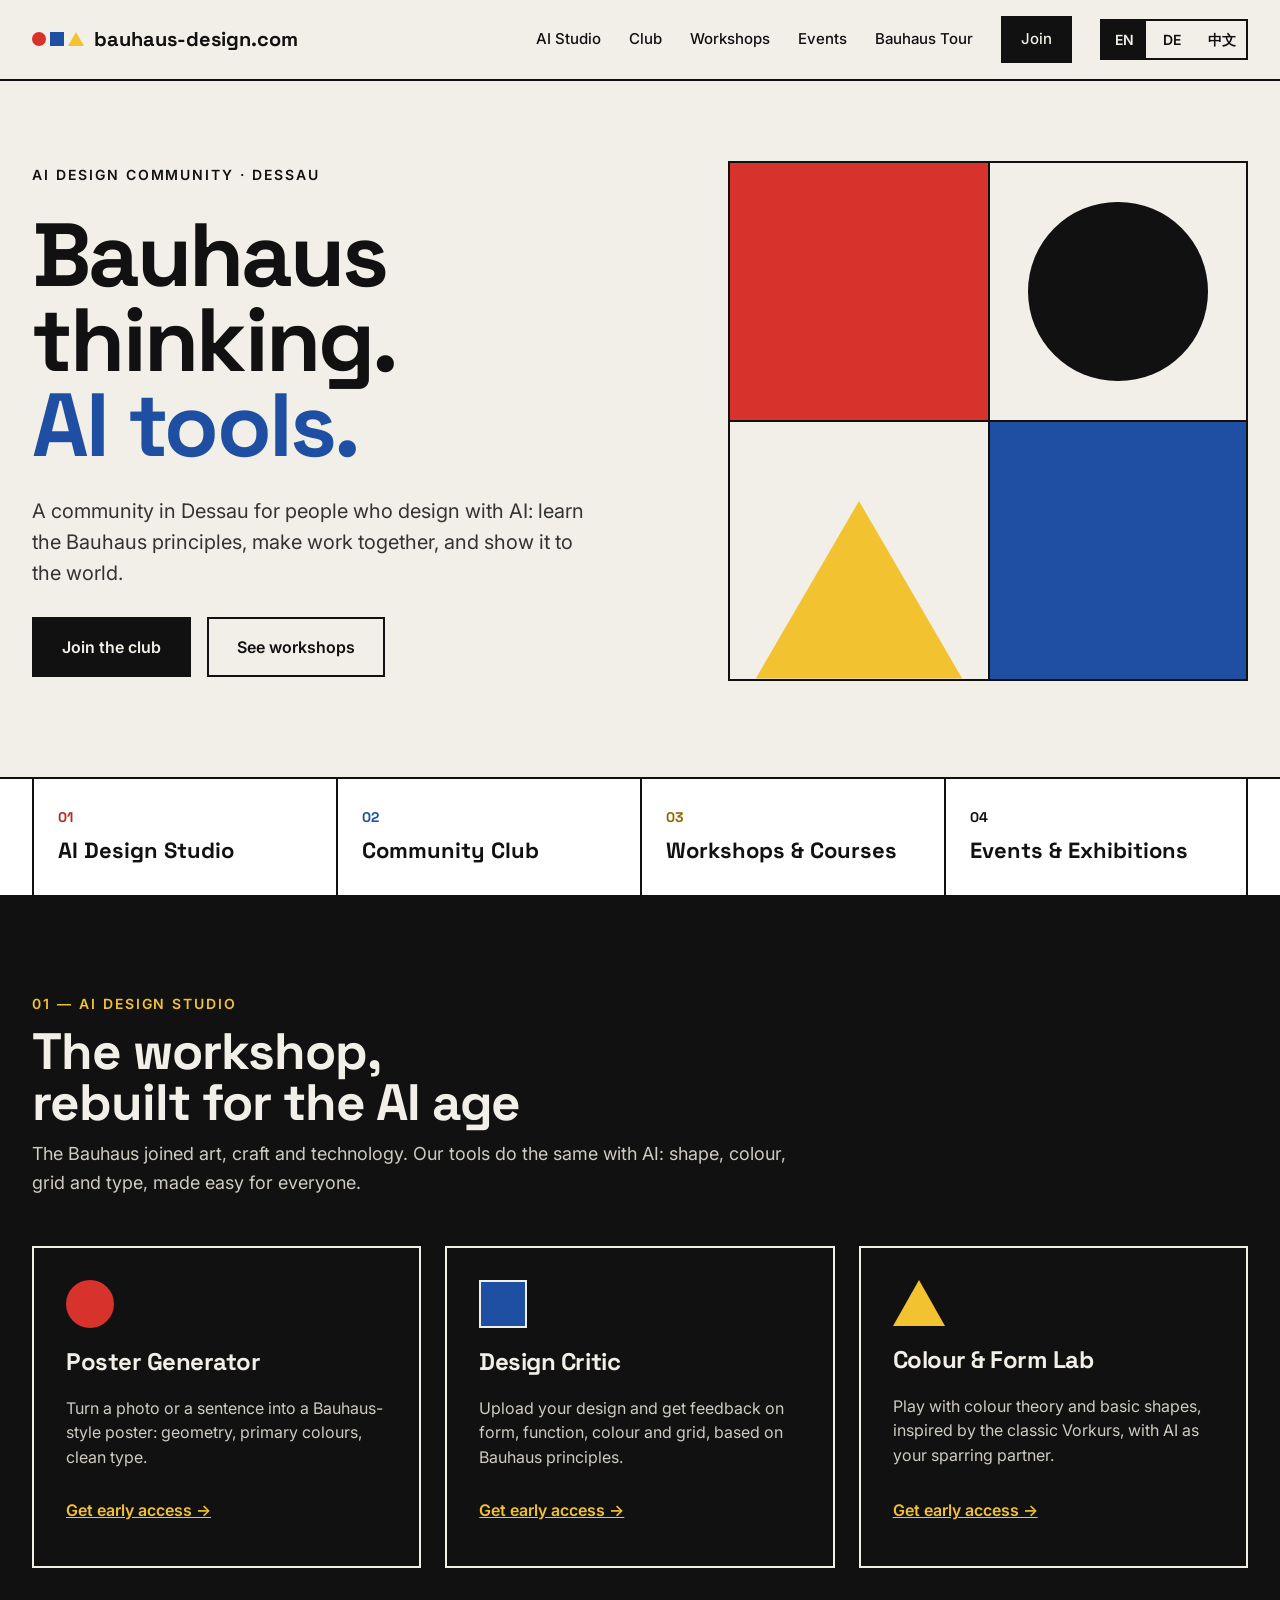
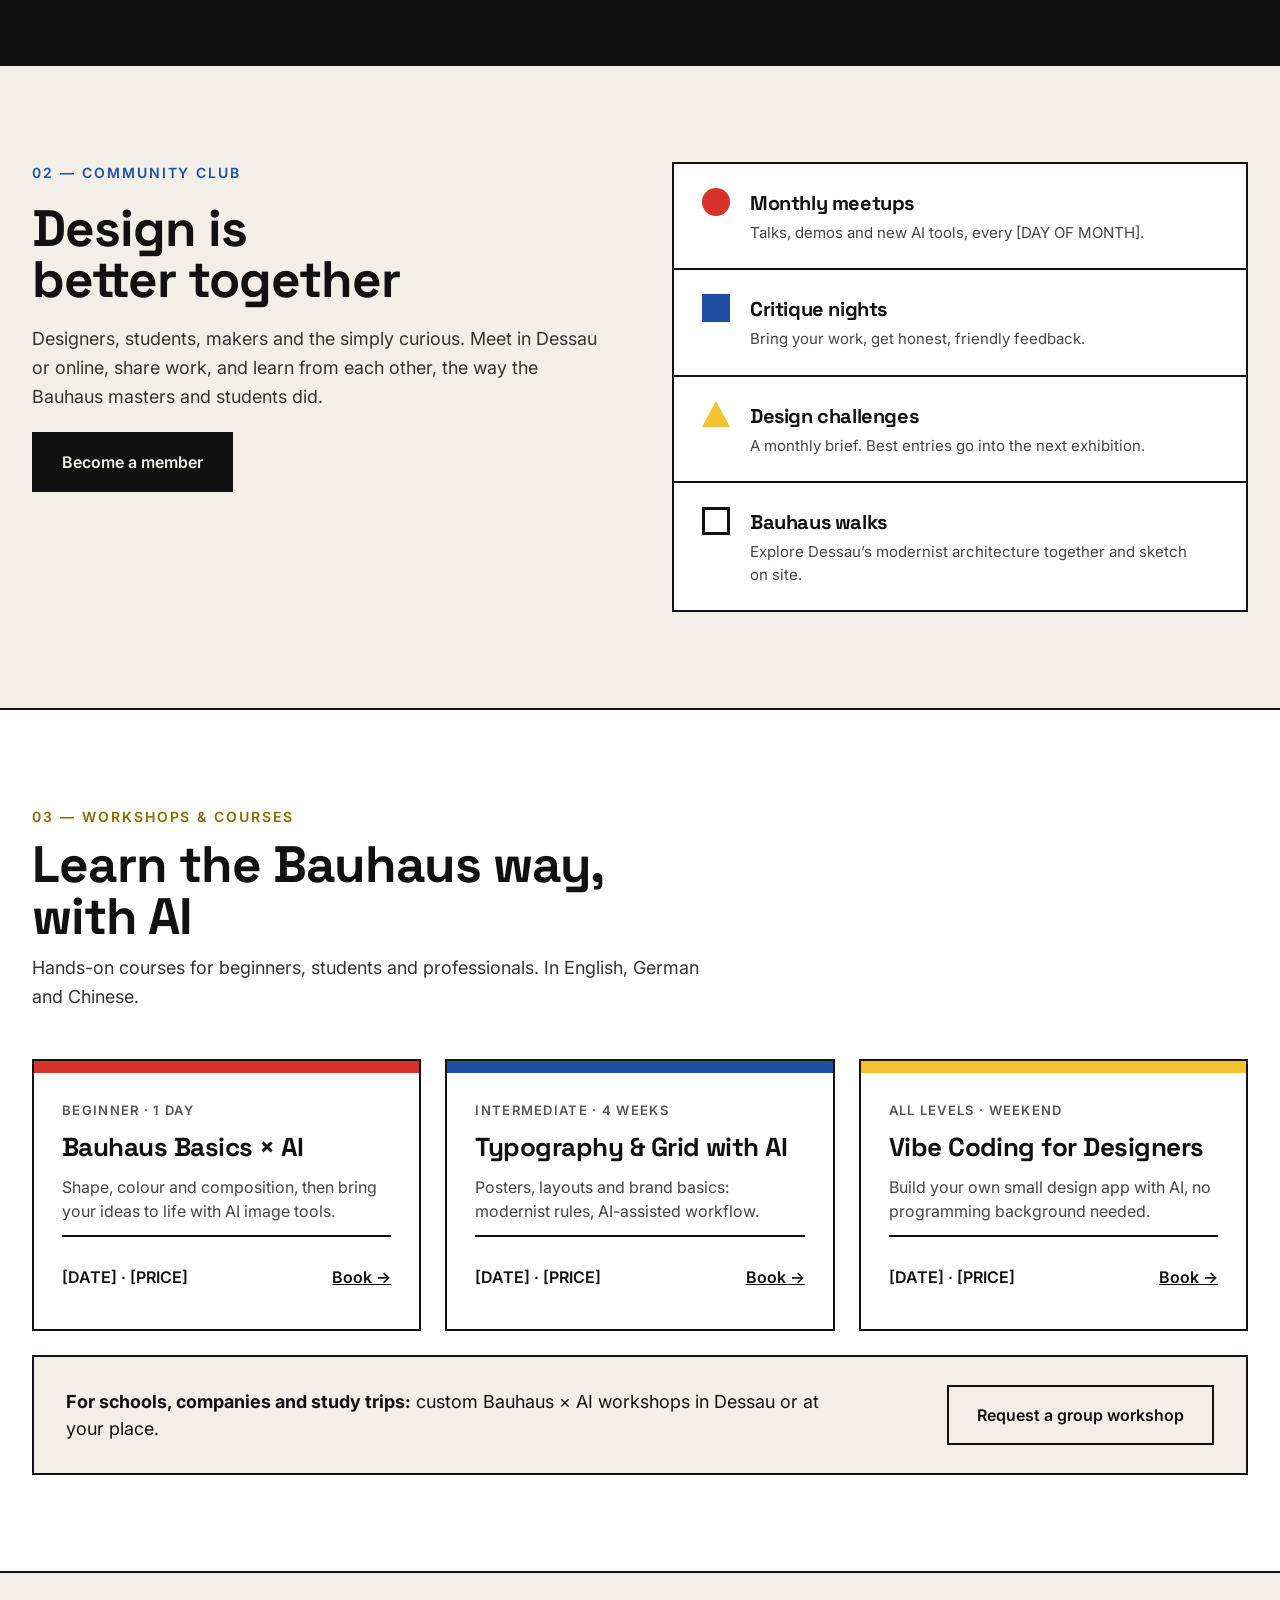
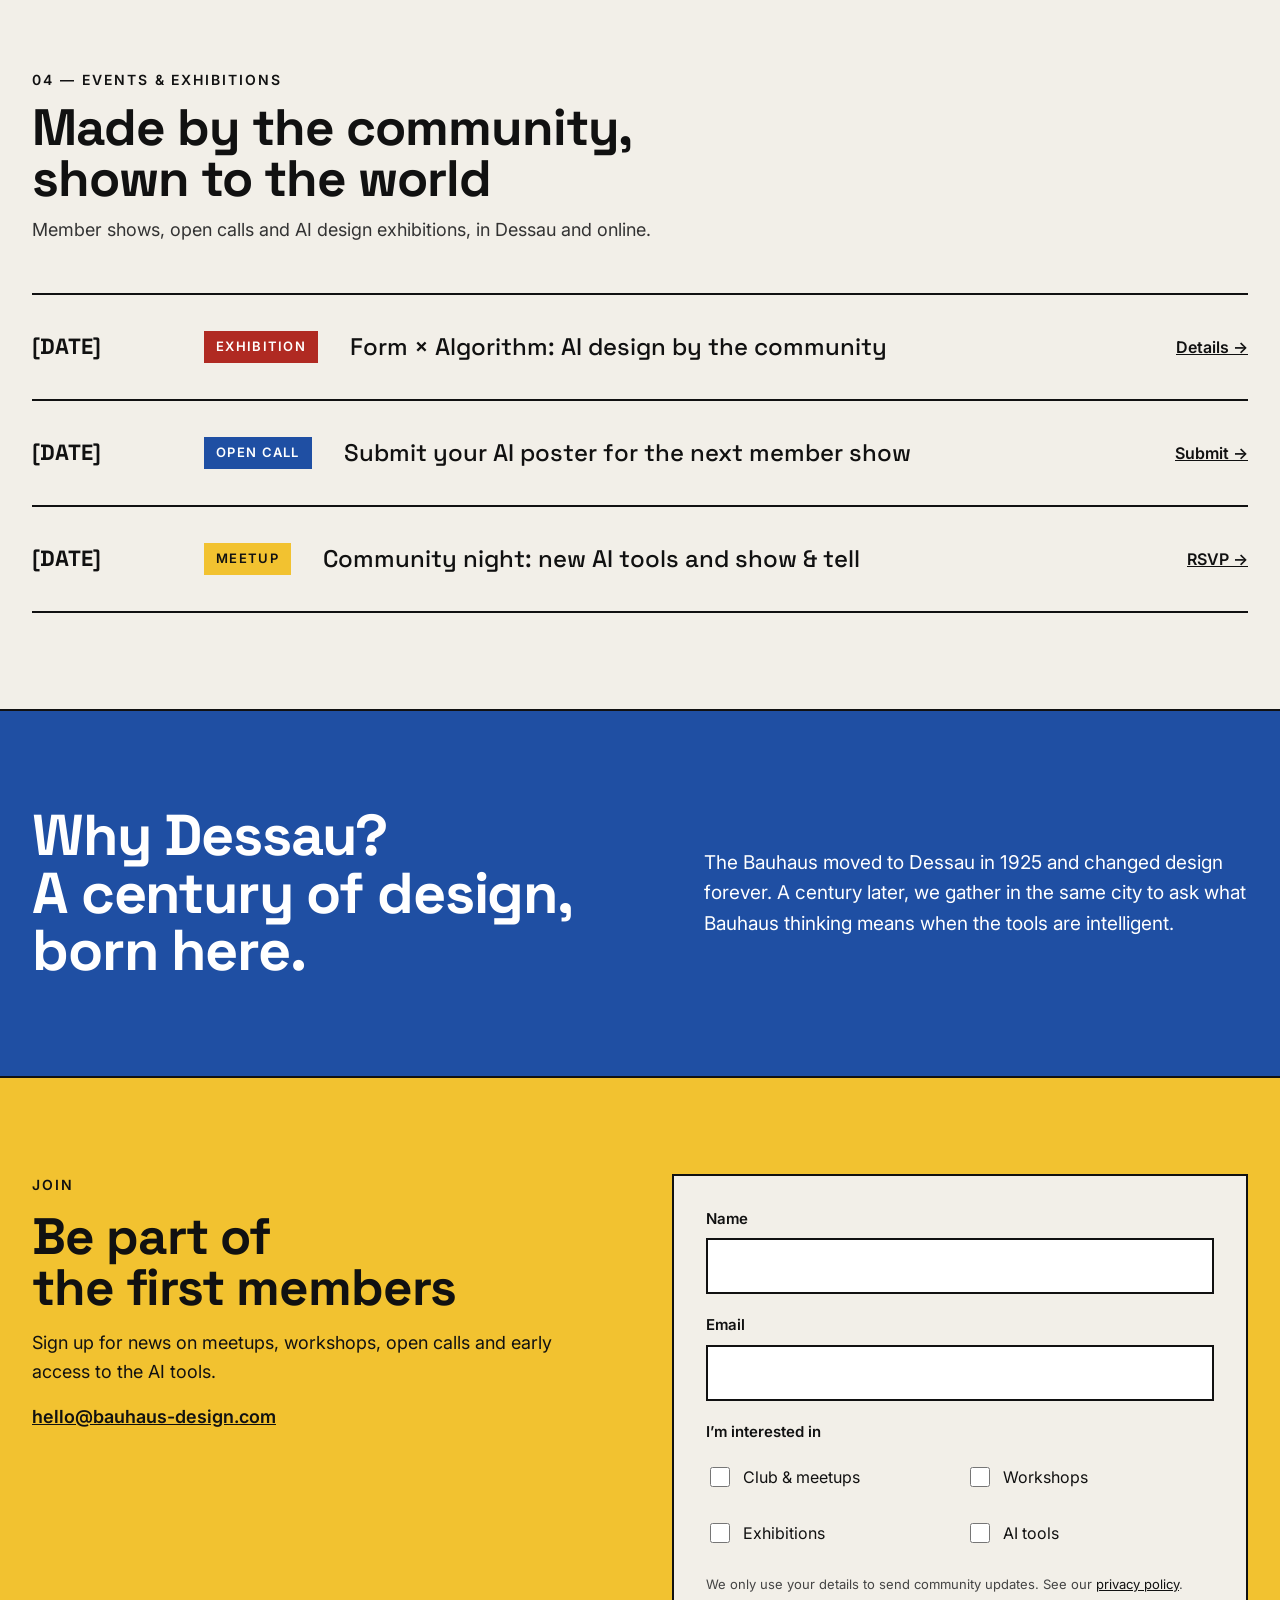
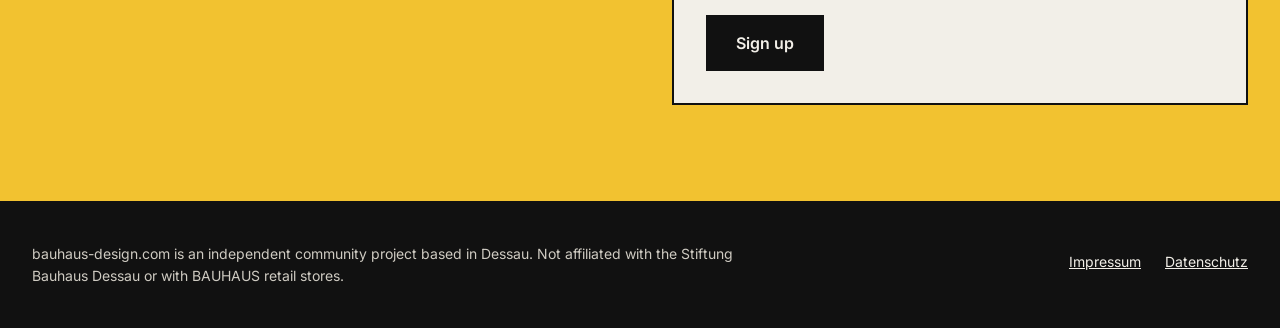
==== commit dcea98aa: "Add Bauhaus Tour page in EN/DE/ZH with nav link and sitemap Co-Authored-By: Claude Opus 5.5 <noreply" ====
--- a/index.html
+++ b/index.html
@@ -34,6 +34,7 @@
       <a href="#club">Club</a>
       <a href="#workshops">Workshops</a>
       <a href="#events">Events</a>
+      <a href="tour/">Bauhaus Tour</a>
       <a class="join" href="#join">Join</a>
       <div class="lang" role="group" aria-label="Language">
         <a href="" lang="en" hreflang="en" aria-current="page">EN</a>
--- a/style.css
+++ b/style.css
@@ -171,3 +171,44 @@
 
 /* Chinese: wrap only at punctuation/spaces; break inside a phrase only if it can't fit */
 html[lang="zh-Hans"] p,html[lang="zh-Hans"] h3,html[lang="zh-Hans"] .title,html[lang="zh-Hans"] label,html[lang="zh-Hans"] legend{word-break:keep-all;overflow-wrap:anywhere}
+
+/* ===== Bauhaus Tour ===== */
+.tour-hero h1 span{color:var(--red)}
+.timeline{list-style:none;margin:0;padding:0;display:grid;grid-template-columns:repeat(auto-fit,minmax(240px,1fr));gap:0;border-top:var(--line);border-left:var(--line)}
+.timeline li{padding:24px;border-right:var(--line);border-bottom:var(--line);display:flex;flex-direction:column;gap:8px;background:var(--white)}
+.timeline .tl-year{font-family:var(--display);font-size:40px;font-weight:700;line-height:1;letter-spacing:-.02em}
+.timeline .tl-key{background:var(--yellow)}
+.timeline h3{font-size:20px}
+.timeline p{font-size:15px;color:var(--muted)}
+.timeline .tl-key p{color:var(--ink)}
+.grid4{grid-template-columns:repeat(auto-fit,minmax(240px,1fr))}
+.shape-o{width:48px;height:48px;border:4px solid var(--paper);border-radius:50%;box-sizing:border-box}
+.people{display:grid;grid-template-columns:repeat(auto-fit,minmax(260px,1fr));gap:24px}
+.people article{border:var(--line);background:var(--white);padding:24px;display:flex;flex-direction:column;gap:6px}
+.people h3{font-size:20px;margin-top:8px}
+.people .years{font-size:13px;font-weight:600;letter-spacing:.06em;color:#555}
+.people p{font-size:15px;color:var(--muted)}
+.dot{width:28px;height:28px;border-radius:50%;display:block}
+.dot.sq{border-radius:0}
+.dot.tri{width:0;height:0;border-radius:0;border-left:15px solid transparent;border-right:15px solid transparent;border-bottom:26px solid var(--red)}
+.route{list-style:none;margin:48px 0 0;padding:0;border-top:var(--line)}
+.route li{display:flex;gap:24px;align-items:flex-start;padding:28px 0;border-bottom:var(--line)}
+.route .num{flex:0 0 56px;height:56px;display:flex;align-items:center;justify-content:center;background:var(--ink);color:var(--paper);font-family:var(--display);font-size:24px;font-weight:700}
+.route li:nth-child(3n+1) .num{background:var(--red-text);color:var(--white)}
+.route li:nth-child(3n+2) .num{background:var(--blue);color:var(--white)}
+.route li:nth-child(3n) .num{background:var(--yellow);color:var(--ink)}
+.route h3{font-size:24px}
+.route .meta-line{font-size:13px;font-weight:600;letter-spacing:.06em;color:#555;margin:4px 0 8px}
+.route p{font-size:16px;color:var(--muted);max-width:720px}
+html[lang="zh-Hans"] .timeline p,html[lang="zh-Hans"] .people p,html[lang="zh-Hans"] .route p{word-break:keep-all;overflow-wrap:anywhere}
+@media (max-width:640px){
+  .route li{gap:16px}
+  .route .num{flex-basis:44px;height:44px;font-size:20px}
+  .timeline .tl-year{font-size:32px}
+}
+.timeline{grid-template-columns:repeat(4,minmax(0,1fr))}
+.cols3{grid-template-columns:repeat(3,minmax(0,1fr))}
+@media (max-width:960px){.timeline{grid-template-columns:repeat(2,minmax(0,1fr))}.cols3{grid-template-columns:repeat(2,minmax(0,1fr))}}
+@media (max-width:600px){.timeline,.cols3{grid-template-columns:1fr}}
+/* Chinese: long clauses in small text read better with normal CJK wrapping */
+html[lang="zh-Hans"] .timeline p,html[lang="zh-Hans"] .group p,html[lang="zh-Hans"] footer p{word-break:normal;overflow-wrap:normal;line-break:strict}
